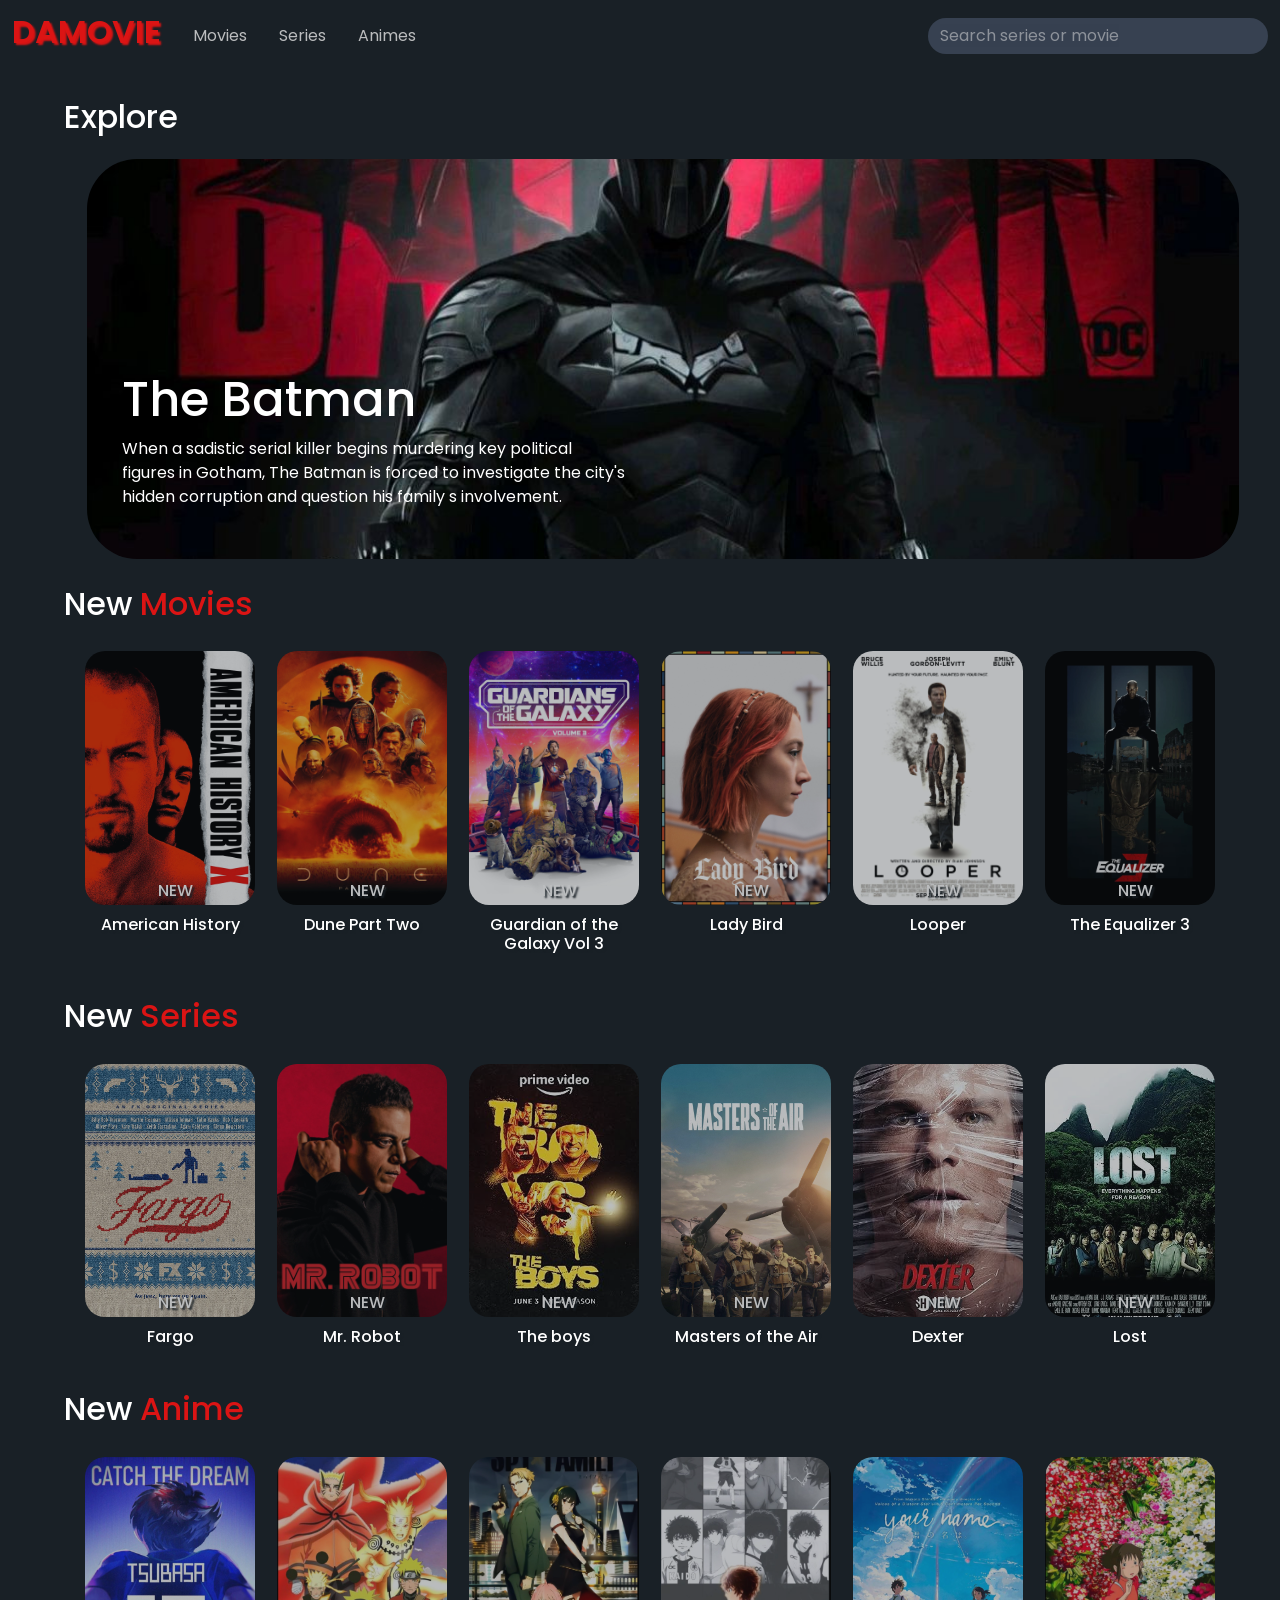
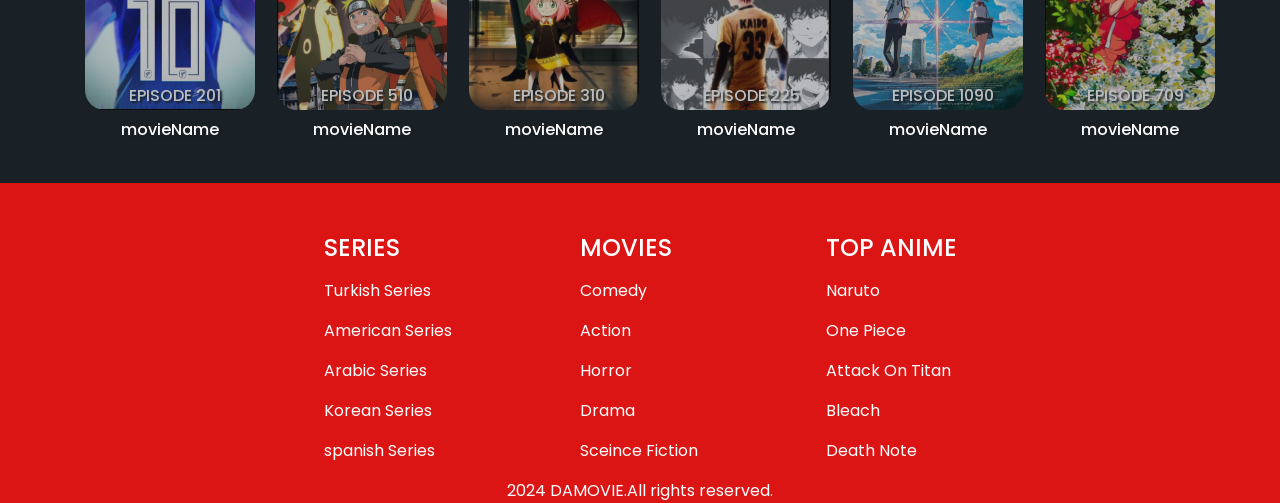
==== index.html @ 018cece2 "Addin Faveicon to the tab" ====
<!DOCTYPE html>
<html lang="en">

<head>
    <meta charset="UTF-8">
    <script src="/js/all.min.js" defer></script>
    <script src="/js/bootstrap.bundle.min.js" defer></script>
    <meta name="viewport" content="width=device-width, initial-scale=1.0">
    <link rel="icon" type="image/png" href="/images/favicon.png">



    <link rel="stylesheet" href="/css/bootstrap.min.css">
    <link rel="stylesheet" href="/css/all.min.css">
    <link rel="stylesheet" href="/css/style.css">



    <link rel="preconnect" href="https://fonts.googleapis.com">
    <link rel="preconnect" href="https://fonts.gstatic.com" crossorigin>
    <link href="https://fonts.googleapis.com/css2?family=Poppins:ital,wght@0,100;0,200;0,300;0,400;0,500;0,600;0,700;0,800;0,900;1,100;1,200;1,300;1,400;1,500;1,600;1,700;1,800;1,900&display=swap" rel="stylesheet">
    <title>DAMOVIE</title>
    
</head>

<body>
    <main class="main-content">
        <!-- navbar  please use <nav>-->
            <header>
            <nav class="navbar navbar-expand-lg ">
                <div class="container-fluid">
                    <a class="navbar-brand" href="#">
                        <h2 class="logo">DAMOVIE</h2>
                    </a>
        
                    <button class="navbar-toggler" type="button" data-bs-toggle="collapse" data-bs-target="#main"
                        aria-controls="main" aria-expanded="false" aria-label="Toggle navigation">
                        <i class="fa-solid fa-bars"></i>
                    </button>
        
                    <div class="collapse navbar-collapse" id="main">
        
                        <ul class="navbar-nav me-auto mb-2 mb-lg-0">
                            <li class="nav-item nav-itext-headm">
                                <a class="nav-link p-lg-3 active" aria-current="page" href="#">Movies</a>
                            </li>
                            <li class="nav-item">
                                <a class="nav-link p-lg-3" href="#">Series</a>
                            </li>
                            <li class="nav-item">
                                <a class="nav-link p-lg-3" href="#">Animes</a>
                            </li>
                        </ul>
                        <form class="d-flex " role="search">
                            <input class="form-control" type="search" placeholder="Search series or movie" aria-label="Search">
      
                        </form>
        
                    </div>
                </div>
            </nav>

        </header>



            <!-- explore section -->
        <section class="explore">
            <h2>Explore</h3>

            <div class="exploreContainer">
                <div class="explore-content">
                    <h3> The Batman </h3>
                    <p> When a sadistic serial killer begins murdering key political figures in Gotham, The Batman is forced
                        to investigate the city's hidden corruption and question his family s involvement.</p>
                </div>

            </div>
        </section>


        <section class="newRelease1">
            <h2>New <span>Movies</span></h2>
            <div class="newReleasesContainer">
             <div class = "movie-container">
                    <div class="movie-item">
                        <!-- the image is bachground, it displayed in index page by css nth child, so should same here -->
                        <div class="movie movie1">
                            <h3> new </h3>
                        </div>
                        <h3> American History</h3>

                        <!-- on hover it shoul display movie-detail -->
                        <div class="movie-detail">
                            <button class="WatchButton" type="button"> Watch Now</button>
                            <p> Lorem ipsum dolor sit amet consectetur adipisicing elit. Voluptatem animi rerum officiis
                                omnis ut recusandae perspiciatis, excepturi nulla cupiditate ducimus, ab ex debitis
                                facilis,
                                minus id expedita est! Ipsam, sed.</p>
                        </div>
                    </div>
                </div>
             <div class = "movie-container">
                    <div class="movie-item">
                        <!-- the image is bachground, it displayed in index page by css nth child, so should same here -->
                        <div class="movie movie2">
                            <h3> New </h3>
                        </div>
                        <h3> Dune Part Two</h3>

                        <!-- on hover it shoul display movie-detail -->
                        <div class="movie-detail">
                            <button class="WatchButton" type="button"> Watch Now</button>
                            <p> Lorem ipsum dolor sit amet consectetur adipisicing elit. Voluptatem animi rerum officiis
                                omnis ut recusandae perspiciatis, excepturi nulla cupiditate ducimus, ab ex debitis
                                facilis,
                                minus id expedita est! Ipsam, sed.</p>
                        </div>
                    </div>
                </div>
             <div class = "movie-container">
                    <div class="movie-item">
                        <!-- the image is bachground, it displayed in index page by css nth child, so should same here -->
                        <div class="movie movie3">
                            <h3> new </h3>
                        </div>
                        <h3> Guardian of the Galaxy Vol 3</h3>

                        <!-- on hover it shoul display movie-detail -->
                        <div class="movie-detail">
                            <button class="WatchButton" type="button"> Watch Now</button>
                            <p> Lorem ipsum dolor sit amet consectetur adipisicing elit. Voluptatem animi rerum officiis
                                omnis ut recusandae perspiciatis, excepturi nulla cupiditate ducimus, ab ex debitis
                                facilis,
                                minus id expedita est! Ipsam, sed.</p>
                        </div>
                    </div>
                </div>
             <div class = "movie-container">
                    <div class="movie-item">
                        <!-- the image is bachground, it displayed in index page by css nth child, so should same here -->
                        <div class="movie movie4">
                            <h3> New </h3>
                        </div>
                        <h3> Lady Bird</h3>

                        <!-- on hover it shoul display movie-detail -->
                        <div class="movie-detail">
                            <button class="WatchButton" type="button"> Watch Now</button>
                            <p> Lorem ipsum dolor sit amet consectetur adipisicing elit. Voluptatem animi rerum officiis
                                omnis ut recusandae perspiciatis, excepturi nulla cupiditate ducimus, ab ex debitis
                                facilis,
                                minus id expedita est! Ipsam, sed.</p>
                        </div>
                    </div>
                </div>
             <div class = "movie-container">
                    <div class="movie-item">
                        <!-- the image is bachground, it displayed in index page by css nth child, so should same here -->
                        <div class="movie movie5">
                            <h3> New </h3>
                        </div>
                        <h3> Looper</h3>

                        <!-- on hover it shoul display movie-detail -->
                        <div class="movie-detail">
                            <button class="WatchButton" type="button"> Watch Now</button>
                            <p> Lorem ipsum dolor sit amet consectetur adipisicing elit. Voluptatem animi rerum officiis
                                omnis ut recusandae perspiciatis, excepturi nulla cupiditate ducimus, ab ex debitis
                                facilis,
                                minus id expedita est! Ipsam, sed.</p>
                        </div>
                    </div>
                </div>
             <div class = "movie-container">
                    <div class="movie-item">
                        <!-- the image is bachground, it displayed in index page by css nth child, so should same here -->
                        <div class="movie movie6">
                            <h3> New </h3>
                        </div>
                        <h3> The Equalizer 3</h3>

                        <!-- on hover it shoul display movie-detail -->
                        <div class="movie-detail">
                            <button class="WatchButton" type="button"> Watch Now</button>
                            <p> Lorem ipsum dolor sit amet consectetur adipisicing elit. Voluptatem animi rerum officiis
                                omnis ut recusandae perspiciatis, excepturi nulla cupiditate ducimus, ab ex debitis
                                facilis,
                                minus id expedita est! Ipsam, sed.</p>
                        </div>
                    </div>
                </div>

            </div>
        </section>
        <section class="newRelease1">
            <h2>New <span>Series</span></h2>
            <div class="newReleasesContainer">
             <div class = "movie-container">
                    <div class="movie-item">
                        <!-- the image is bachground, it displayed in index page by css nth child, so should same here -->
                        <div class="movie movie7">
                            <h3> new </h3>
                        </div>
                        <h3> Fargo</h3>

                        <!-- on hover it shoul display movie-detail -->
                        <div class="movie-detail">
                            <button class="WatchButton" type="button"> Watch Now</button>
                            <p> Lorem ipsum dolor sit amet consectetur adipisicing elit. Voluptatem animi rerum officiis
                                omnis ut recusandae perspiciatis, excepturi nulla cupiditate ducimus, ab ex debitis
                                facilis,
                                minus id expedita est! Ipsam, sed.</p>
                        </div>
                    </div>
                </div>
             <div class = "movie-container">
                    <div class="movie-item">
                        <!-- the image is bachground, it displayed in index page by css nth child, so should same here -->
                        <div class="movie movie8">
                            <h3> new </h3>
                        </div>
                        <h3> Mr. Robot</h3>

                        <!-- on hover it shoul display movie-detail -->
                        <div class="movie-detail">
                            <button class="WatchButton" type="button"> Watch Now</button>
                            <p> Lorem ipsum dolor sit amet consectetur adipisicing elit. Voluptatem animi rerum officiis
                                omnis ut recusandae perspiciatis, excepturi nulla cupiditate ducimus, ab ex debitis
                                facilis,
                                minus id expedita est! Ipsam, sed.</p>
                        </div>
                    </div>
                </div>
             <div class = "movie-container">
                    <div class="movie-item">
                        <!-- the image is bachground, it displayed in index page by css nth child, so should same here -->
                        <div class="movie movie9">
                            <h3> new </h3>
                        </div>
                        <h3> The boys</h3>

                        <!-- on hover it shoul display movie-detail -->
                        <div class="movie-detail">
                            <button class="WatchButton" type="button"> Watch Now</button>
                            <p> Lorem ipsum dolor sit amet consectetur adipisicing elit. Voluptatem animi rerum officiis
                                omnis ut recusandae perspiciatis, excepturi nulla cupiditate ducimus, ab ex debitis
                                facilis,
                                minus id expedita est! Ipsam, sed.</p>
                        </div>
                    </div>
                </div>
             <div class = "movie-container">
                    <div class="movie-item">
                        <!-- the image is bachground, it displayed in index page by css nth child, so should same here -->
                        <div class="movie movie10">
                            <h3> new </h3>
                        </div>
                        <h3> Masters of the Air</h3>

                        <!-- on hover it shoul display movie-detail -->
                        <div class="movie-detail">
                            <button class="WatchButton" type="button"> Watch Now</button>
                            <p> Lorem ipsum dolor sit amet consectetur adipisicing elit. Voluptatem animi rerum officiis
                                omnis ut recusandae perspiciatis, excepturi nulla cupiditate ducimus, ab ex debitis
                                facilis,
                                minus id expedita est! Ipsam, sed.</p>
                        </div>
                    </div>
                </div>
             <div class = "movie-container">
                    <div class="movie-item">
                        <!-- the image is bachground, it displayed in index page by css nth child, so should same here -->
                        <div class="movie movie11">
                            <h3> new </h3>
                        </div>
                        <h3> Dexter</h3>

                        <!-- on hover it shoul display movie-detail -->
                        <div class="movie-detail">
                            <button class="WatchButton" type="button"> Watch Now</button>
                            <p> Lorem ipsum dolor sit amet consectetur adipisicing elit. Voluptatem animi rerum officiis
                                omnis ut recusandae perspiciatis, excepturi nulla cupiditate ducimus, ab ex debitis
                                facilis,
                                minus id expedita est! Ipsam, sed.</p>
                        </div>
                    </div>
                </div>
             <div class = "movie-container">
                    <div class="movie-item">
                        <!-- the image is bachground, it displayed in index page by css nth child, so should same here -->
                        <div class="movie movie12">
                            <h3> new </h3>
                        </div>
                        <h3> Lost</h3>

                        <!-- on hover it shoul display movie-detail -->
                        <div class="movie-detail">
                            <button class="WatchButton" type="button"> Watch Now</button>
                            <p> Lorem ipsum dolor sit amet consectetur adipisicing elit. Voluptatem animi rerum officiis
                                omnis ut recusandae perspiciatis, excepturi nulla cupiditate ducimus, ab ex debitis
                                facilis,
                                minus id expedita est! Ipsam, sed.</p>
                        </div>

                    </div>
                </div>

            </div>
        </section>
        <section class="newRelease1">
            <h2>New <span>Anime</span></h2>
            <div class="newReleasesContainer">
             <div class = "movie-container">
                    <div class="movie-item">
                        <!-- the image is bachground, it displayed in index page by css nth child, so should same here -->
                        <div class="movie movie13">
                            <h3> Episode 201 </h3>
                        </div>
                        <h3> movieName</h3>

                        <!-- on hover it shoul display movie-detail -->
                        <div class="movie-detail">
                            <button class="WatchButton" type="button"> Watch Now</button>
                            <p> Lorem ipsum dolor sit amet consectetur adipisicing elit. Voluptatem animi rerum officiis
                                omnis ut recusandae perspiciatis, excepturi nulla cupiditate ducimus, ab ex debitis
                                facilis,
                                minus id expedita est! Ipsam, sed.</p>
                        </div>
                    </div>
                </div>
             <div class = "movie-container">
                    <div class="movie-item">
                        <!-- the image is bachground, it displayed in index page by css nth child, so should same here -->
                        <div class="movie movie14">
                            <h3> Episode 510</h3>
                        </div>
                        <h3> movieName</h3>

                        <!-- on hover it shoul display movie-detail -->
                        <div class="movie-detail">
                            <button class="WatchButton" type="button"> Watch Now</button>
                            <p> Lorem ipsum dolor sit amet consectetur adipisicing elit. Voluptatem animi rerum officiis
                                omnis ut recusandae perspiciatis, excepturi nulla cupiditate ducimus, ab ex debitis
                                facilis,
                                minus id expedita est! Ipsam, sed.</p>
                        </div>
                    </div>
                </div>
             <div class = "movie-container">
                    <div class="movie-item">
                        <!-- the image is bachground, it displayed in index page by css nth child, so should same here -->
                        <div class="movie movie15">
                            <h3> Episode 310</h3>
                        </div>
                        <h3> movieName</h3>

                        <!-- on hover it shoul display movie-detail -->
                        <div class="movie-detail">
                            <button class="WatchButton" type="button"> Watch Now</button>
                            <p> Lorem ipsum dolor sit amet consectetur adipisicing elit. Voluptatem animi rerum officiis
                                omnis ut recusandae perspiciatis, excepturi nulla cupiditate ducimus, ab ex debitis
                                facilis,
                                minus id expedita est! Ipsam, sed.</p>
                        </div>
                    </div>
                </div>
             <div class = "movie-container">
                    <div class="movie-item">
                        <!-- the image is bachground, it displayed in index page by css nth child, so should same here -->
                        <div class="movie movie16">
                            <h3> Episode 225</h3>
                        </div>
                        <h3> movieName</h3>

                        <!-- on hover it shoul display movie-detail -->
                        <div class="movie-detail">
                            <button class="WatchButton" type="button"> Watch Now</button>
                            <p> Lorem ipsum dolor sit amet consectetur adipisicing elit. Voluptatem animi rerum officiis
                                omnis ut recusandae perspiciatis, excepturi nulla cupiditate ducimus, ab ex debitis
                                facilis,
                                minus id expedita est! Ipsam, sed.</p>
                        </div>
                    </div>
                </div>
             <div class = "movie-container">
                    <div class="movie-item">
                        <!-- the image is bachground, it displayed in index page by css nth child, so should same here -->
                        <div class="movie movie17">
                            <h3> Episode 1090</h3>
                        </div>
                        <h3> movieName</h3>

                        <!-- on hover it shoul display movie-detail -->
                        <div class="movie-detail">
                            <button class="WatchButton" type="button"> Watch Now</button>
                            <p> Lorem ipsum dolor sit amet consectetur adipisicing elit. Voluptatem animi rerum officiis
                                omnis ut recusandae perspiciatis, excepturi nulla cupiditate ducimus, ab ex debitis
                                facilis,
                                minus id expedita est! Ipsam, sed.</p>
                        </div>
                    </div>
                </div>
             <div class = "movie-container">
                    <div class="movie-item">
                        <!-- the image is bachground, it displayed in index page by css nth child, so should same here -->
                        <div class="movie movie18">
                            <h3> Episode 709</h3>
                        </div>
                        

                        <!-- on hover it shoul display movie-detail -->
                        <div class="movie-detail">
                            <button class="WatchButton" type="button"> Watch Now</button>
                            <p> Lorem ipsum dolor sit amet consectetur adipisicing elit. Voluptatem animi rerum officiis
                                omnis ut recusandae perspiciatis, excepturi nulla cupiditate ducimus, ab ex debitis
                                facilis,
                                minus id expedita est! Ipsam, sed.</p>
                        </div>
                        <h3> movieName</h3>
                    </div>
                </div>

            </div>
        </section>
    </main>

<footer>
    <div class="footer-container">
        <div class="footer-item">
            <h4> Series</h4>
            <div class="footer-link">
                <a href=" "> Turkish Series</a>
            </div>
            <div class="footer-link">
                <a href=" "> American Series</a>
            </div>
            <div class="footer-link">
                <a href=" "> Arabic Series</a>
            </div>
            <div class="footer-link">
                <a href=" "> Korean Series</a>
            </div>
            <div class="footer-link">
                <a href=" "> spanish Series</a>
            </div>
        </div>
        <div class="footer-item">
            <h4> Movies</h4>
            <div class="footer-link">
                <a href=" "> Comedy </a>
            </div>
            <div class="footer-link">
                <a href=" "> Action </a>
            </div>
            <div class="footer-link">
                <a href=" "> Horror</a>
            </div>
            <div class="footer-link">
                <a href=" "> Drama</a>
            </div>
            <div class="footer-link">
                <a href=" "> Sceince Fiction</a>
            </div>
        </div>
        <div class="footer-item">
            <h4> Top Anime</h4>
            <div class="footer-link">
                <a href=" "> Naruto </a>
            </div>
            <div class="footer-link">
                <a href=" "> One Piece </a>
            </div>
            <div class="footer-link">
                <a href=" "> Attack On Titan </a>
            </div>
            <div class="footer-link">
                <a href=" "> Bleach</a>
            </div>
            <div class="footer-link">
                <a href=" "> Death Note </a>
            </div>

        </div>

    </div> 
    <div class="footer-rights">
        <p> 2024 DAMOVIE.All rights reserved.</p>

    </div>

</footer>
</body>

</html>
---- css/style.css ----
/* Global 
---------------------------------*/
html {
    box-sizing: border-box!important;
}

*,
*::after,
*::before {
    box-sizing: inherit!important;
}

body {
    padding: 0;
    margin: 0;
    background-color: #192026;
    color: white;
    font-family: "Poppins", sans-serif;
    font-weight: 400;
    font-style: normal;
    /* hide scroll bar */
    -ms-overflow-style: none;
    /* Hides scrollbar in IE and Edge */
}

body::-webkit-scrollbar {
    display: none;
    /* Hides scrollbar in Chrome, Safari, and Opera */
}




/* Section 1
---------------------------------- */
section {
    padding: 0 5%;
    margin: 2% auto;
    
    max-width: 1300px;
    

}

.exploreContainer {
    background-image: url("/images/cover_batman3.jpg");
    width: 100%;
    background-position: center;
    background-repeat: no-repeat;
    background-size: cover;
    min-height: 400px;
    position: relative;
    margin: 2%;
    border-radius: 50px;
}

.explore-content {
    position: absolute;
    bottom: 0;
    padding: 3%;
    width: 50%;
}

.explore-content>h3 {
    font-size: 3rem;
}


/* movies sections
-------------------------------------- */
h2 {
    font-size: 2rem;
}

h2>span {
    color: #db1414;
}

.newReleasesContainer {
    display: flex;
    justify-content: space-around;
    flex-wrap: wrap;
}

.movie-item {
    width: 100%;
    margin-left: 10px;
    margin-right: 10px;
}

.movie-item>h3 {
    text-align: center;
}

.movie-detail {
    display: none;
}
.movie-container {
    max-width: 170px;
    margin: 10px;
}

.movie {
    width: 170px;

    position: relative;
    max-height: 253.84px;
    min-height: 253.84px;
    text-align: center;
    margin: 10px auto;


}

.movie>h3 {
    position: absolute;
    bottom: 0;
    margin: 0 3% 3% 3%;
    text-align: center;
    max-width: 170px;

}

.movie-item .movie h3 {
    width: 100%;
}


.movie1 {
    background: url("/images/movies/American\ History\ X\ 1998.jpg");
}

.movie2 {
    background: url("/images/movies/Dune\ Part\ Two\ 2024.jpg");
}

.movie3 {
    background: url("/images/movies/Guardians\ of\ the\ Galaxy\ Vol.\ 3\ 2023.jpg");
}

.movie4 {
    background: url("/images/movies/Lady\ Bird\ 2017.jpg");
}

.movie5 {
    background: url("/images/movies/Looper\ 2012.jpg");
}

.movie6 {
    background: url("/images/movies/The\ Equalizer\ 3\ 2023.jpg");
}
.movie7 {
    background: url("/images/series/Fargo.jpg");
}

.movie8 {
    background: url("/images/series/Mr\ Robot.jpg");
}

.movie9 {
    background: url("/images/series/The\ Boys.jpg");
}

.movie10 {
    background: url("/images/series/Masters\ of\ the\ Air.jpg");
}

.movie11 {
    background: url("/images/series/Dexter.jpg");
}

.movie12 {
    background: url("/images/series/Lost.jpg");
}
.movie13 {
    background: url("/images/animies/item1.jpg");
}

.movie14 {
    background: url("/images/animies/item2.jpg") ;
}

.movie15 {
    background: url("/images/animies/item3.jpg");
}

.movie16 {
    background: url("/images/animies/item4.jpeg");
}

.movie17 {
    background: url("/images/animies/item5.jpg");
}

.movie18 {
    background: url("/images/animies/item6.jpg");
}
.movie {
    background-position: center;
    background-repeat: no-repeat;
    background-size: cover;
    opacity: 0.7;
    border-radius: 20px;
}

.movie h3 {
    text-transform: uppercase;
    font-style: bold;
    text-shadow: 2px 2px 2px #192026;
    color: rgb(255, 255, 255);
    font-size: 1rem;

}

.movie-item>h3 {
    width: 100%;
    text-align: center;
    color: rgb(255, 255, 255);
    text-shadow: 2px 2px 2px #192026;
    font-size: 1rem;
}


/* Footer
------------------------------ */

footer {
    margin: 0;
    background-color: #db1414;
    min-height: 15vh;
    font-size: 1rem;
}

.footer-rights {
    width: 100%;
    text-align: center;

}
.footer-rights p {
    margin: 0;
}

.footer-container {
    display: flex;
    justify-content: center;
    padding-top: 4%;
}

.footer-item {
    margin: 0 5%;
}

.footer-link a {
    text-decoration: none;
    color: white;
}

.footer-link {
    margin: 1rem 0;
}

.footer-item h4 {
    font-style: bold;
    font-size: 1.5rem;
    text-transform: uppercase;
}




/* 
----------movies page--------- */
.movie-category1-container span {
    font-size: 2rem;
    color: #db1414;
}

.category-list-container {
    display: flex;
    justify-content: space-between;
    flex-wrap: wrap;
    margin-left: 60px;
    margin-right: 60px;
}



/*
-------------- select bar in movies page */
.select-movie-dropdown {
    display: flex;
    flex-direction: row;
    align-items: center;
    padding: 8px 100px 8px 18px;
    gap: 10px;
    width: 450px;
    height: 50px;
    left: 70px;
    top: 124px;

    background: #374151;
    border-radius: 37px;
    color: white;
}

.hidden {
    display: none;
}
/* Navbar
---------------------------------------- */
.navbar-brand  h2{
    color: #db1414;
    text-shadow: 2px 2px 2px #db1414;
    font-weight: 600!important;
}
.nav-link {
    color: #e4e4e4!important;
    opacity: .8;
}
.navbar-toggler {
    color: #e4e4e4;
    border: #e4e4e4 1px solid;
    opacity: .8;
}
.form-control {
    background-color: #374151;
    border-radius: 50px;
    border: none;
    color: #e4e4e4!important;
}
.form-control:focus{
    border: 2px solid #e4e4e4;
    background-color: #374151;
    transition:  .5s;
}  
.form-control::placeholder{
    color: #e4e4e4;
    opacity: .5;
    
}
.form-control:hover {
    border:2px solid #e4e4e4;
    
}
.nav-link {
    text-align: center;
    

}
.nav-item {
    border-radius: 25px;
}
.nav-item:hover {
    background-color: #374151;

    transition:  .5s;

}



/* Media Querys
----------- ------------------------ */

/* for small screens
------------------------------------ */

@media screen and (width < 768px) {
    .footer-container {
        flex-direction: column;
        text-align: center;
    }
    .footer-item {
        margin-top: 1rem;
    }
    .explore-content {
        width: 100%;
    }
    .explore-content {
        font-size: 0.9rem;
        text-align: center;
    }
    .explore-content p {
        font-size: 0.8rem;
    }
}
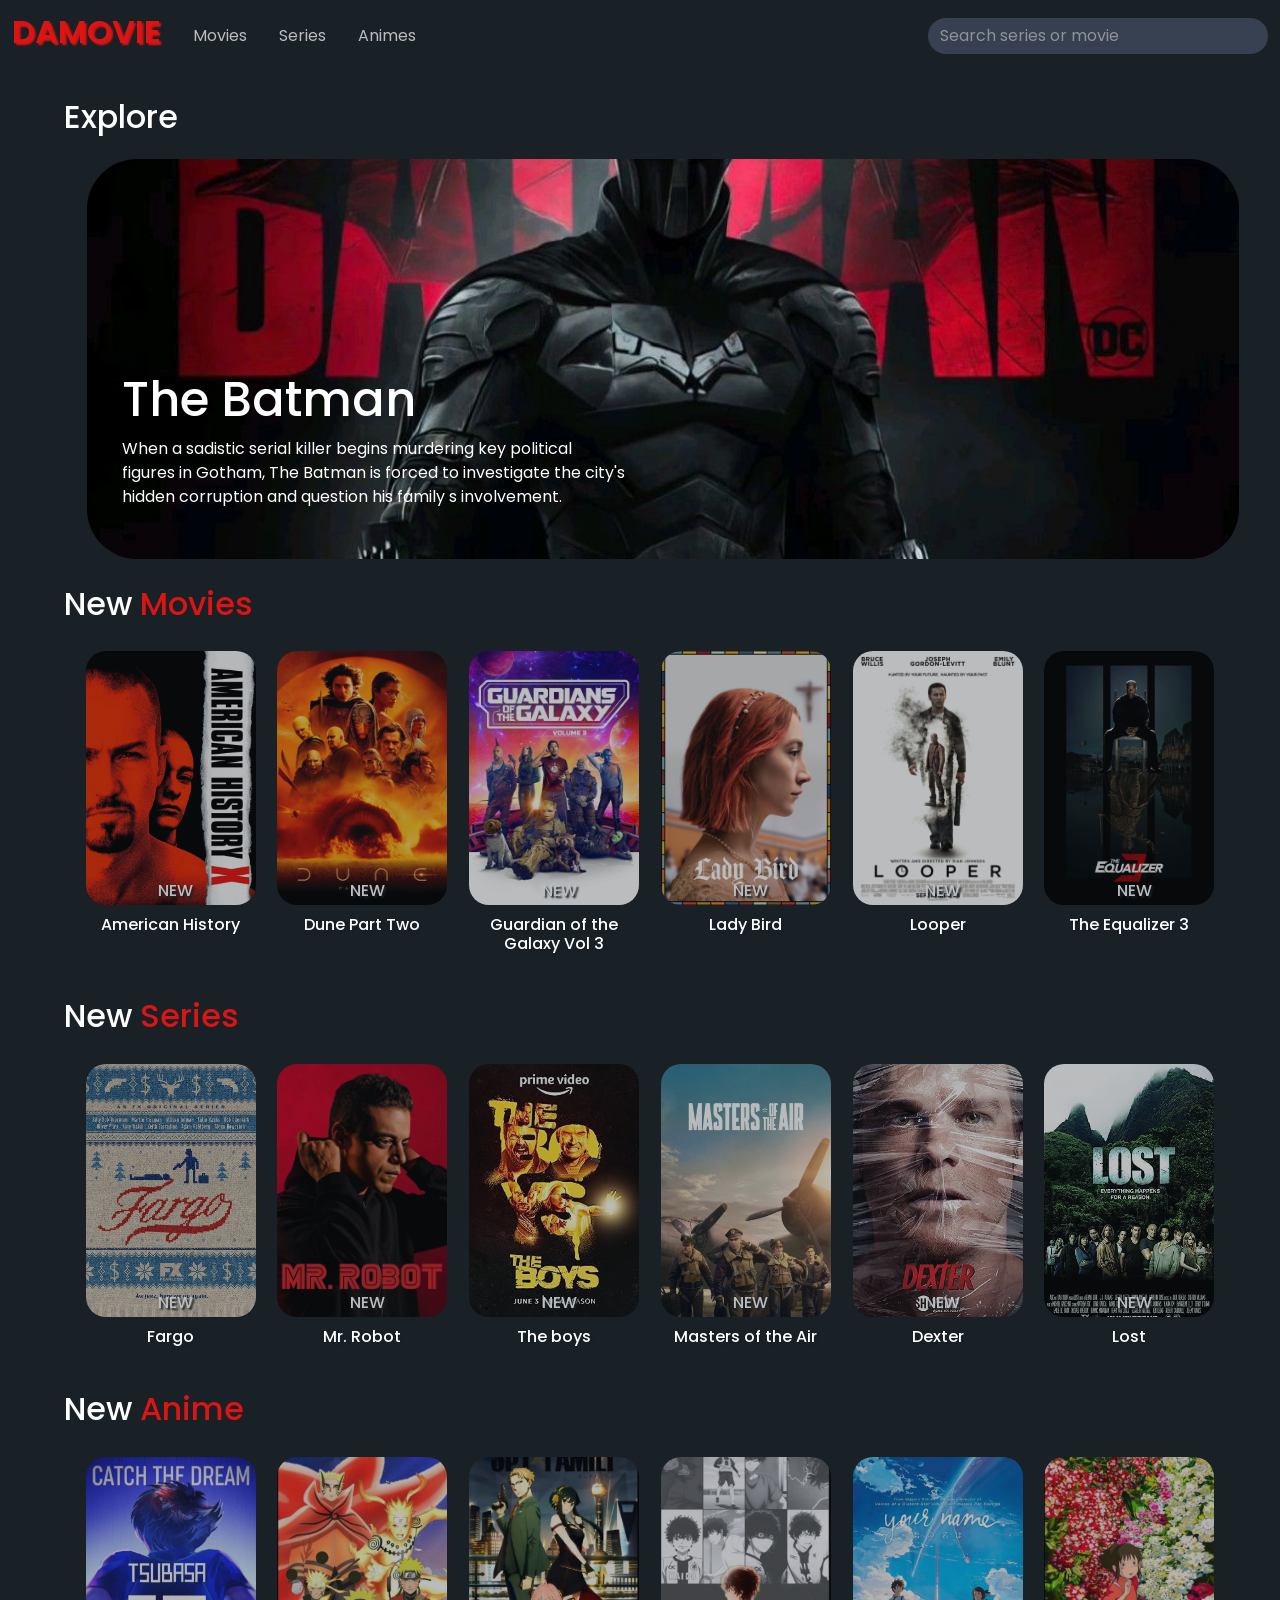
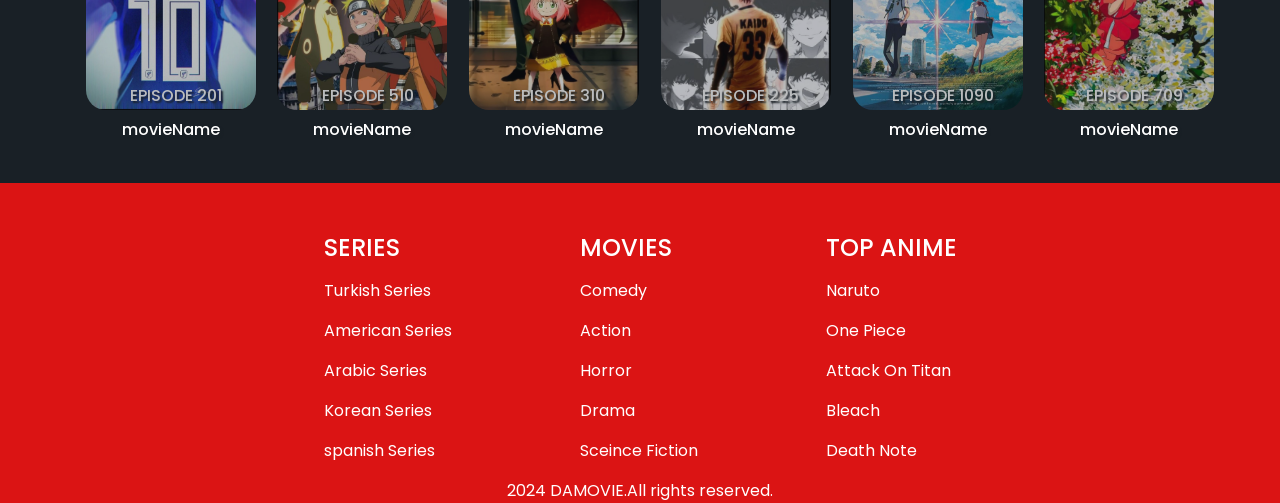
==== commit 61445adc: "adding shadows to movies" ====
--- a/index.html
+++ b/index.html
@@ -312,7 +312,7 @@
             <h2>New <span>Anime</span></h2>
             <div class="newReleasesContainer">
              <div class = "movie-container">
-                    <div class="movie-item">
+                    <div class="movie-item" id="anime-hover">
                         <!-- the image is bachground, it displayed in index page by css nth child, so should same here -->
                         <div class="movie movie13">
                             <h3> Episode 201 </h3>
@@ -320,12 +320,9 @@
                         <h3> movieName</h3>
 
                         <!-- on hover it shoul display movie-detail -->
-                        <div class="movie-detail">
-                            <button class="WatchButton" type="button"> Watch Now</button>
-                            <p> Lorem ipsum dolor sit amet consectetur adipisicing elit. Voluptatem animi rerum officiis
-                                omnis ut recusandae perspiciatis, excepturi nulla cupiditate ducimus, ab ex debitis
-                                facilis,
-                                minus id expedita est! Ipsam, sed.</p>
+                        <div class="movie-detail" id="anime">
+                            <button class="WatchButton" type="button"> Watch Now</button>
+                            <p> Lorem ipsum dolor sit amet, consectetur adipiscing elit. Pellentesque semper nulla sit amet malesuada interdum.</p>
                         </div>
                     </div>
                 </div>
--- a/css/style.css
+++ b/css/style.css
@@ -78,7 +78,7 @@
 
 .newReleasesContainer {
     display: flex;
-    justify-content: space-around;
+    justify-content: space-evenly;
     flex-wrap: wrap;
 }
 
@@ -195,12 +195,44 @@
 .movie18 {
     background: url("/images/animies/item6.jpg");
 }
+#anime-hover {
+    position: relative;
+    width: 170px;
+    z-index: 2;
+    transition: 0.5s;
+    
+    
+}
+
+#anime-hover:hover > #anime {
+    display: block;
+    width: 100%;
+    position: absolute;
+    bottom: 0%;
+    text-align: center;
+
+}
+#anime-hover:hover{
+
+}
+#anime-hover > .movie13{
+    width: 100%;
+    
+}
 .movie {
+    transition: 0.5s;
     background-position: center;
     background-repeat: no-repeat;
     background-size: cover;
     opacity: 0.7;
     border-radius: 20px;
+    cursor: pointer;
+}
+.movie:hover{
+    border: 1px #e4e4e4 solid;
+    box-shadow: 1px 2px 10px 5px #e4e4e4;
+    width: 175px;
+
 }
 
 .movie h3 {
@@ -277,10 +309,11 @@
 
 .category-list-container {
     display: flex;
-    justify-content: space-between;
+    justify-content: space-evenly;
     flex-wrap: wrap;
     margin-left: 60px;
     margin-right: 60px;
+
 }
 
 
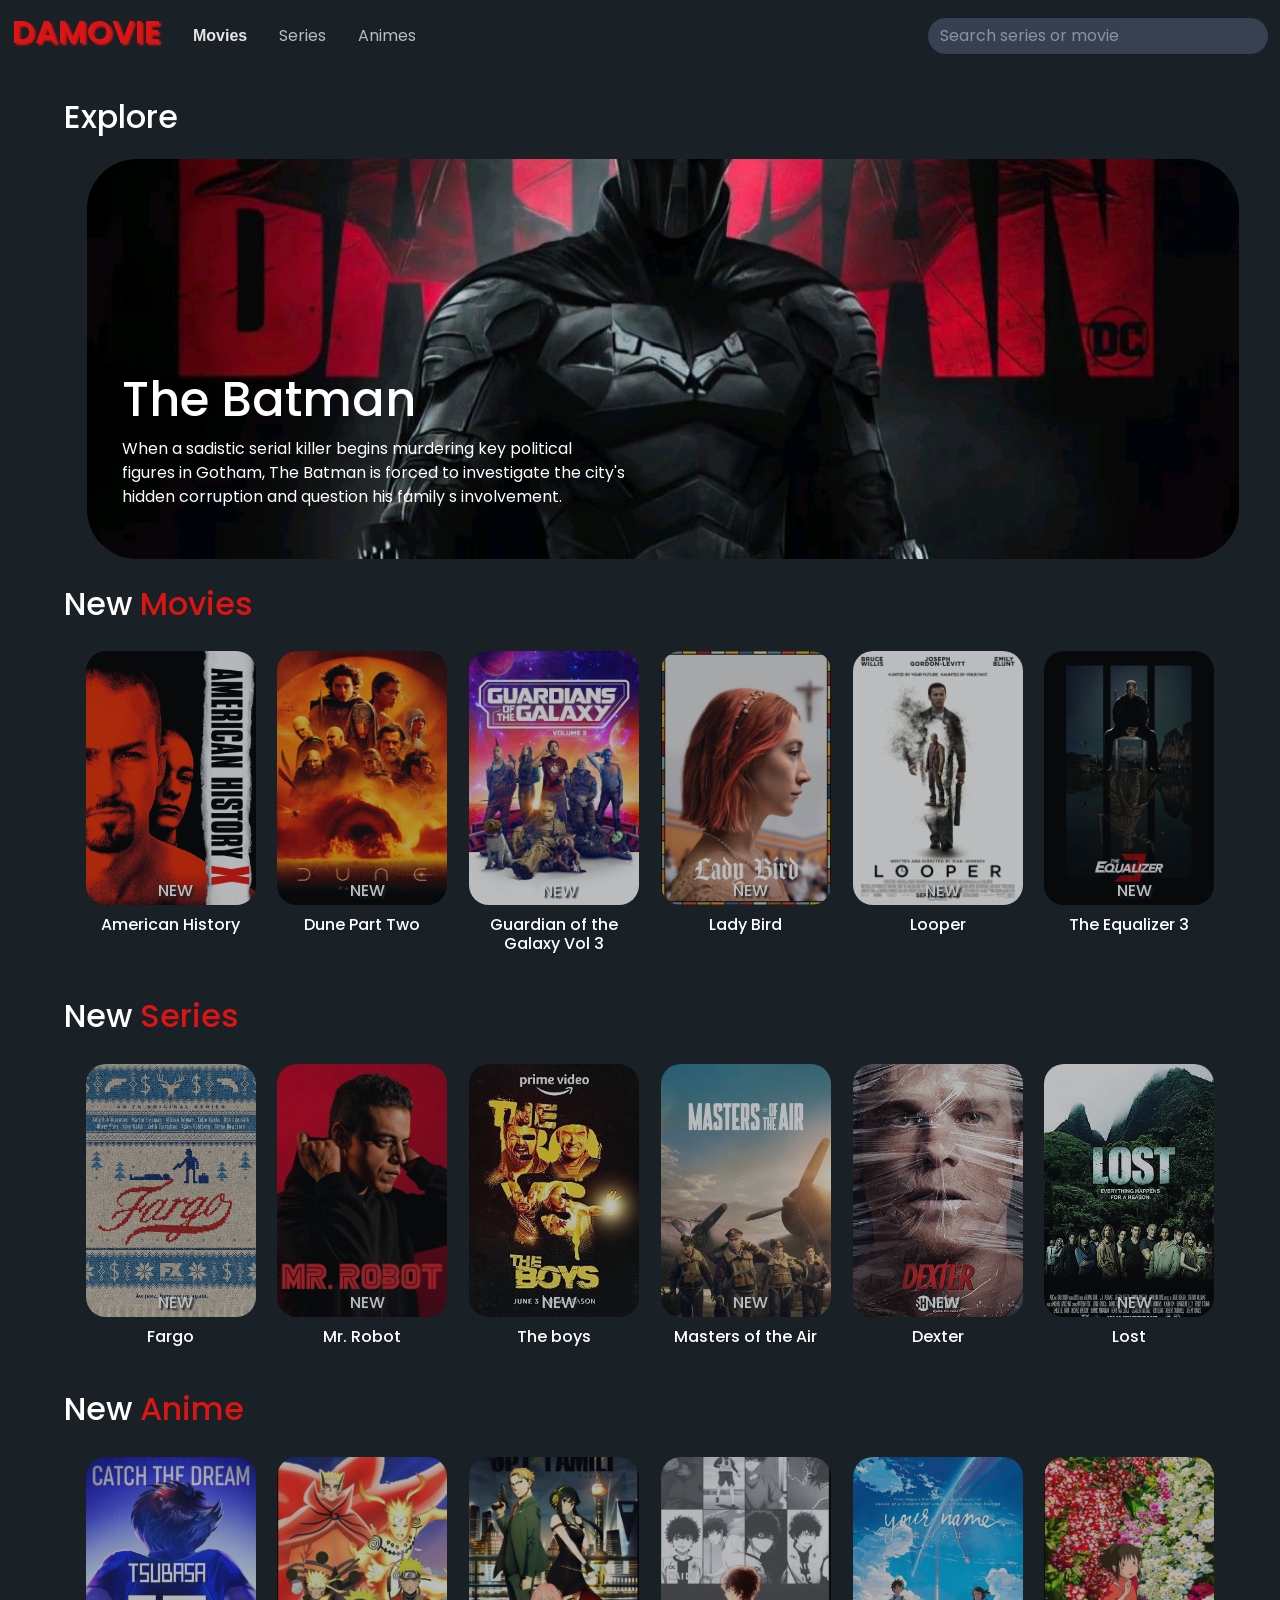
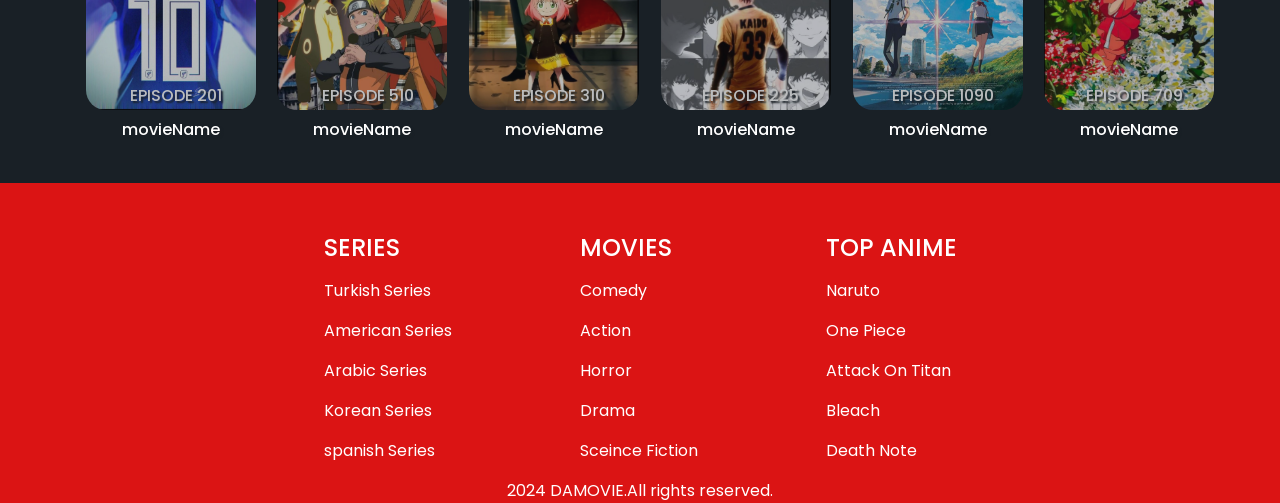
==== commit 24ed1148: "add active calss" ====
--- a/index.html
+++ b/index.html
@@ -29,7 +29,7 @@
             <header>
             <nav class="navbar navbar-expand-lg ">
                 <div class="container-fluid">
-                    <a class="navbar-brand" href="#">
+                    <a class="navbar-brand" href="/">
                         <h2 class="logo">DAMOVIE</h2>
                     </a>
         
@@ -42,13 +42,13 @@
         
                         <ul class="navbar-nav me-auto mb-2 mb-lg-0">
                             <li class="nav-item nav-itext-headm">
-                                <a class="nav-link p-lg-3 active" aria-current="page" href="#">Movies</a>
+                                <a class="nav-link p-lg-3 active" aria-current="page" href="/movies.html">Movies</a>
                             </li>
                             <li class="nav-item">
-                                <a class="nav-link p-lg-3" href="#">Series</a>
+                                <a class="nav-link p-lg-3" href="/series.html">Series</a>
                             </li>
                             <li class="nav-item">
-                                <a class="nav-link p-lg-3" href="#">Animes</a>
+                                <a class="nav-link p-lg-3" href="/anime.html">Animes</a>
                             </li>
                         </ul>
                         <form class="d-flex " role="search">
--- a/css/style.css
+++ b/css/style.css
@@ -341,6 +341,7 @@
 }
 /* Navbar
 ---------------------------------------- */
+
 .navbar-brand  h2{
     color: #db1414;
     text-shadow: 2px 2px 2px #db1414;
@@ -390,7 +391,10 @@
 
 }
 
-
+.nav-link.active {
+    opacity: 1;
+    font-weight: 900;
+}
 
 /* Media Querys
 ----------- ------------------------ */
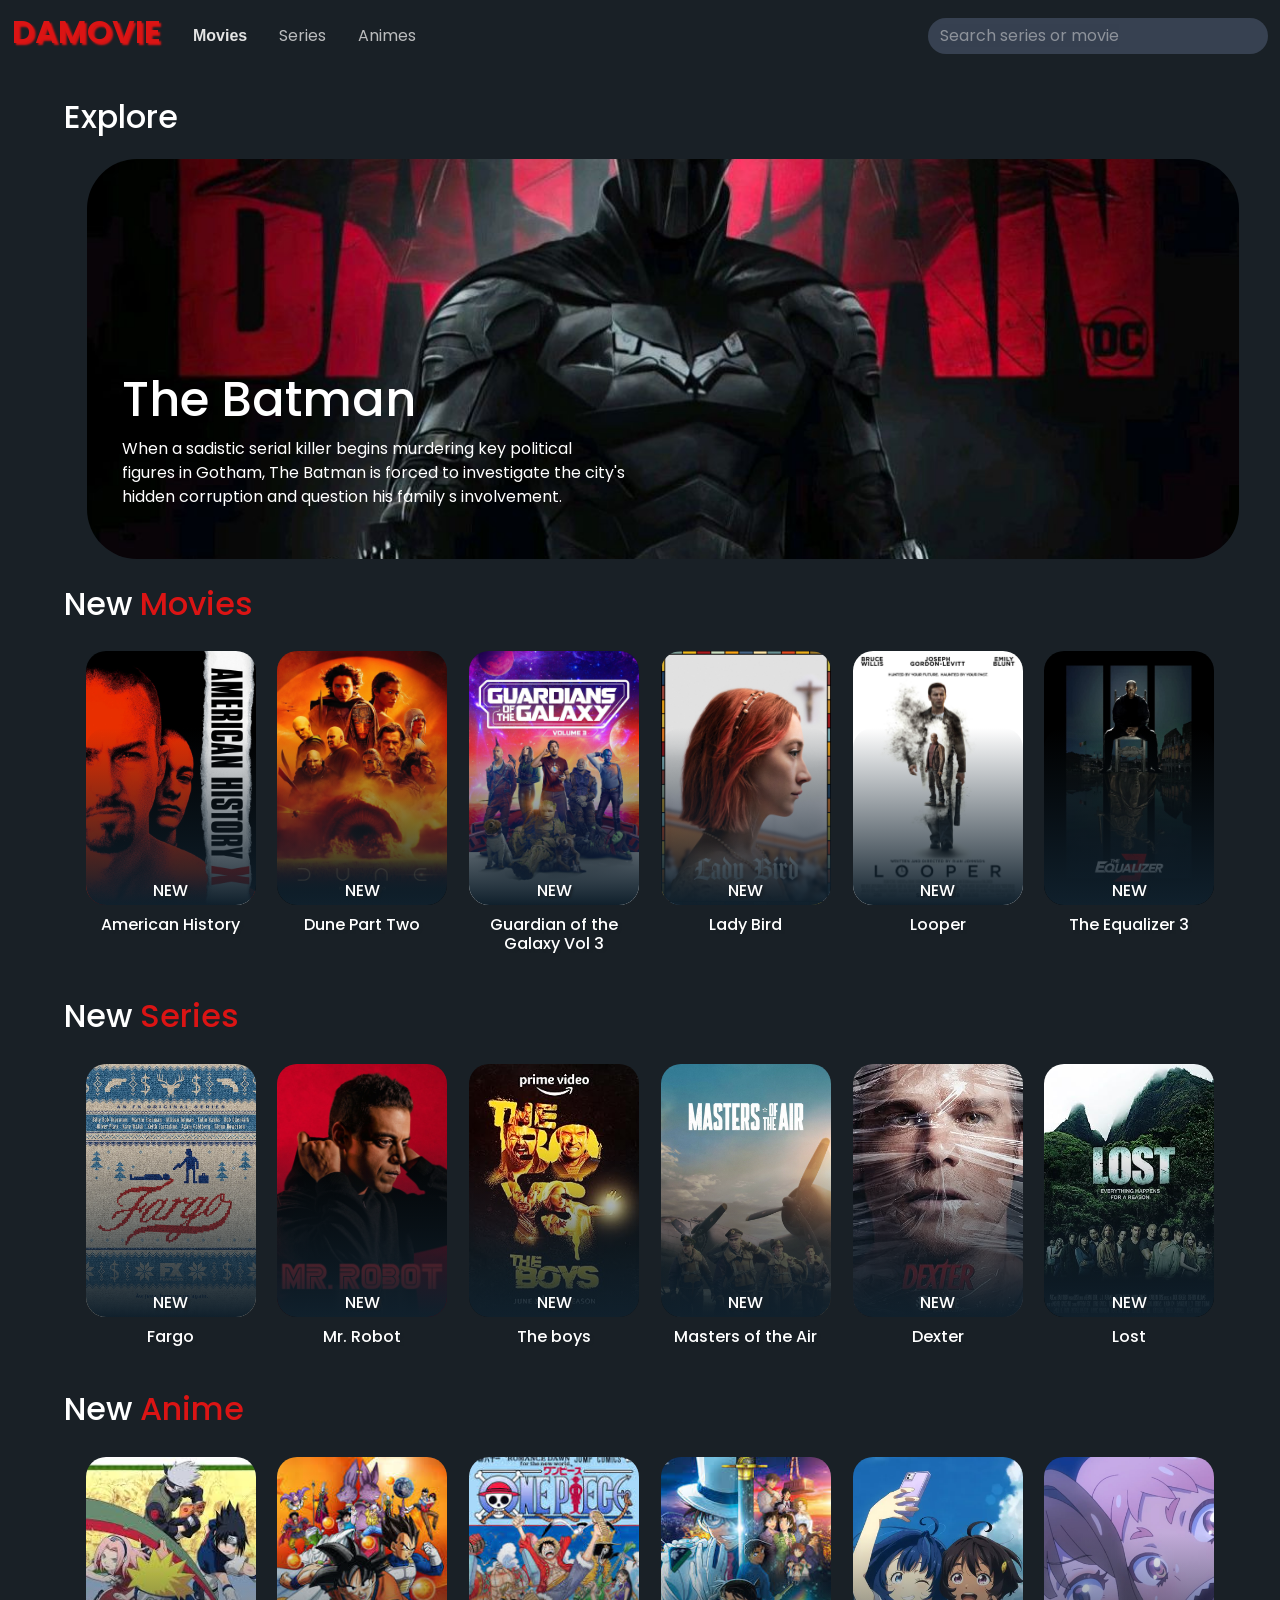
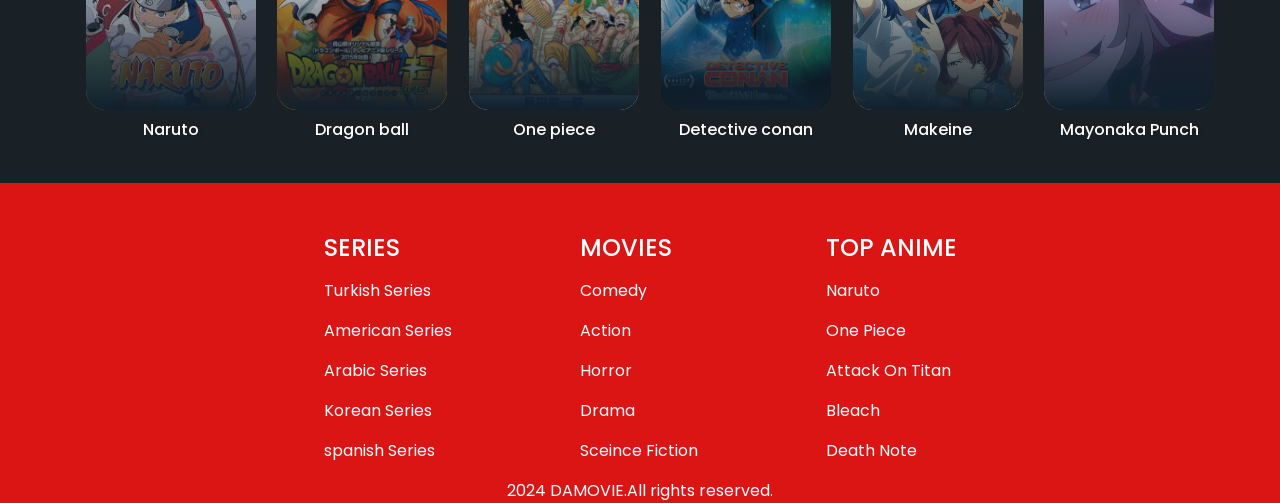
==== commit fc412c91: "finishes all home, series, movies, animes pages" ====
--- a/index.html
+++ b/index.html
@@ -29,7 +29,7 @@
             <header>
             <nav class="navbar navbar-expand-lg ">
                 <div class="container-fluid">
-                    <a class="navbar-brand" href="/">
+                    <a class="navbar-brand" href="#">
                         <h2 class="logo">DAMOVIE</h2>
                     </a>
         
@@ -65,7 +65,7 @@
 
 
             <!-- explore section -->
-        <section class="explore">
+        <section class="new-release">
             <h2>Explore</h3>
 
             <div class="exploreContainer">
@@ -79,7 +79,7 @@
         </section>
 
 
-        <section class="newRelease1">
+        <section class="new-release">
             <h2>New <span>Movies</span></h2>
             <div class="newReleasesContainer">
              <div class = "movie-container">
@@ -89,14 +89,8 @@
                             <h3> new </h3>
                         </div>
                         <h3> American History</h3>
-
-                        <!-- on hover it shoul display movie-detail -->
-                        <div class="movie-detail">
-                            <button class="WatchButton" type="button"> Watch Now</button>
-                            <p> Lorem ipsum dolor sit amet consectetur adipisicing elit. Voluptatem animi rerum officiis
-                                omnis ut recusandae perspiciatis, excepturi nulla cupiditate ducimus, ab ex debitis
-                                facilis,
-                                minus id expedita est! Ipsam, sed.</p>
+                        <div class="movie-detail" >
+                            <a  class="watch-button" type="button"> Watch Now</a>
                         </div>
                     </div>
                 </div>
@@ -107,14 +101,8 @@
                             <h3> New </h3>
                         </div>
                         <h3> Dune Part Two</h3>
-
-                        <!-- on hover it shoul display movie-detail -->
-                        <div class="movie-detail">
-                            <button class="WatchButton" type="button"> Watch Now</button>
-                            <p> Lorem ipsum dolor sit amet consectetur adipisicing elit. Voluptatem animi rerum officiis
-                                omnis ut recusandae perspiciatis, excepturi nulla cupiditate ducimus, ab ex debitis
-                                facilis,
-                                minus id expedita est! Ipsam, sed.</p>
+                        <div class="movie-detail" >
+                            <a class="watch-button" type="button"> Watch Now</a>
                         </div>
                     </div>
                 </div>
@@ -125,14 +113,8 @@
                             <h3> new </h3>
                         </div>
                         <h3> Guardian of the Galaxy Vol 3</h3>
-
-                        <!-- on hover it shoul display movie-detail -->
-                        <div class="movie-detail">
-                            <button class="WatchButton" type="button"> Watch Now</button>
-                            <p> Lorem ipsum dolor sit amet consectetur adipisicing elit. Voluptatem animi rerum officiis
-                                omnis ut recusandae perspiciatis, excepturi nulla cupiditate ducimus, ab ex debitis
-                                facilis,
-                                minus id expedita est! Ipsam, sed.</p>
+                        <div class="movie-detail" >
+                            <a class="watch-button" type="button"> Watch Now</a>
                         </div>
                     </div>
                 </div>
@@ -143,14 +125,8 @@
                             <h3> New </h3>
                         </div>
                         <h3> Lady Bird</h3>
-
-                        <!-- on hover it shoul display movie-detail -->
-                        <div class="movie-detail">
-                            <button class="WatchButton" type="button"> Watch Now</button>
-                            <p> Lorem ipsum dolor sit amet consectetur adipisicing elit. Voluptatem animi rerum officiis
-                                omnis ut recusandae perspiciatis, excepturi nulla cupiditate ducimus, ab ex debitis
-                                facilis,
-                                minus id expedita est! Ipsam, sed.</p>
+                        <div class="movie-detail" >
+                            <a class="watch-button" type="button"> Watch Now</a>
                         </div>
                     </div>
                 </div>
@@ -161,14 +137,8 @@
                             <h3> New </h3>
                         </div>
                         <h3> Looper</h3>
-
-                        <!-- on hover it shoul display movie-detail -->
-                        <div class="movie-detail">
-                            <button class="WatchButton" type="button"> Watch Now</button>
-                            <p> Lorem ipsum dolor sit amet consectetur adipisicing elit. Voluptatem animi rerum officiis
-                                omnis ut recusandae perspiciatis, excepturi nulla cupiditate ducimus, ab ex debitis
-                                facilis,
-                                minus id expedita est! Ipsam, sed.</p>
+                        <div class="movie-detail" >
+                            <a class="watch-button" type="button"> Watch Now</a>
                         </div>
                     </div>
                 </div>
@@ -179,242 +149,161 @@
                             <h3> New </h3>
                         </div>
                         <h3> The Equalizer 3</h3>
-
-                        <!-- on hover it shoul display movie-detail -->
-                        <div class="movie-detail">
-                            <button class="WatchButton" type="button"> Watch Now</button>
-                            <p> Lorem ipsum dolor sit amet consectetur adipisicing elit. Voluptatem animi rerum officiis
-                                omnis ut recusandae perspiciatis, excepturi nulla cupiditate ducimus, ab ex debitis
-                                facilis,
-                                minus id expedita est! Ipsam, sed.</p>
-                        </div>
+                        <div class="movie-detail" >
+                            <a class="watch-button" type="button"> Watch Now</a>
+                        </div>
+
                     </div>
                 </div>
 
             </div>
         </section>
-        <section class="newRelease1">
+        <section class="new-release">
             <h2>New <span>Series</span></h2>
             <div class="newReleasesContainer">
              <div class = "movie-container">
                     <div class="movie-item">
                         <!-- the image is bachground, it displayed in index page by css nth child, so should same here -->
-                        <div class="movie movie7">
+                        <div class="movie series1">
                             <h3> new </h3>
                         </div>
                         <h3> Fargo</h3>
-
-                        <!-- on hover it shoul display movie-detail -->
-                        <div class="movie-detail">
-                            <button class="WatchButton" type="button"> Watch Now</button>
-                            <p> Lorem ipsum dolor sit amet consectetur adipisicing elit. Voluptatem animi rerum officiis
-                                omnis ut recusandae perspiciatis, excepturi nulla cupiditate ducimus, ab ex debitis
-                                facilis,
-                                minus id expedita est! Ipsam, sed.</p>
-                        </div>
-                    </div>
-                </div>
-             <div class = "movie-container">
-                    <div class="movie-item">
-                        <!-- the image is bachground, it displayed in index page by css nth child, so should same here -->
-                        <div class="movie movie8">
+                        <div class="movie-detail" >
+                            <a class="watch-button" type="button"> Watch Now</a>
+                        </div>
+                    </div>
+                </div>
+             <div class = "movie-container">
+                    <div class="movie-item">
+                        <!-- the image is bachground, it displayed in index page by css nth child, so should same here -->
+                        <div class="movie series2">
                             <h3> new </h3>
                         </div>
                         <h3> Mr. Robot</h3>
-
-                        <!-- on hover it shoul display movie-detail -->
-                        <div class="movie-detail">
-                            <button class="WatchButton" type="button"> Watch Now</button>
-                            <p> Lorem ipsum dolor sit amet consectetur adipisicing elit. Voluptatem animi rerum officiis
-                                omnis ut recusandae perspiciatis, excepturi nulla cupiditate ducimus, ab ex debitis
-                                facilis,
-                                minus id expedita est! Ipsam, sed.</p>
-                        </div>
-                    </div>
-                </div>
-             <div class = "movie-container">
-                    <div class="movie-item">
-                        <!-- the image is bachground, it displayed in index page by css nth child, so should same here -->
-                        <div class="movie movie9">
+                        <div class="movie-detail" >
+                            <a class="watch-button" type="button"> Watch Now</a>
+                        </div>
+                    </div>
+                </div>
+             <div class = "movie-container">
+                    <div class="movie-item">
+                        <!-- the image is bachground, it displayed in index page by css nth child, so should same here -->
+                        <div class="movie series3">
                             <h3> new </h3>
                         </div>
                         <h3> The boys</h3>
-
-                        <!-- on hover it shoul display movie-detail -->
-                        <div class="movie-detail">
-                            <button class="WatchButton" type="button"> Watch Now</button>
-                            <p> Lorem ipsum dolor sit amet consectetur adipisicing elit. Voluptatem animi rerum officiis
-                                omnis ut recusandae perspiciatis, excepturi nulla cupiditate ducimus, ab ex debitis
-                                facilis,
-                                minus id expedita est! Ipsam, sed.</p>
-                        </div>
-                    </div>
-                </div>
-             <div class = "movie-container">
-                    <div class="movie-item">
-                        <!-- the image is bachground, it displayed in index page by css nth child, so should same here -->
-                        <div class="movie movie10">
+                        <div class="movie-detail" >
+                            <a class="watch-button" type="button"> Watch Now</a>
+                        </div>
+                    </div>
+                </div>
+             <div class = "movie-container">
+                    <div class="movie-item">
+                        <!-- the image is bachground, it displayed in index page by css nth child, so should same here -->
+                        <div class="movie series4">
                             <h3> new </h3>
                         </div>
                         <h3> Masters of the Air</h3>
-
-                        <!-- on hover it shoul display movie-detail -->
-                        <div class="movie-detail">
-                            <button class="WatchButton" type="button"> Watch Now</button>
-                            <p> Lorem ipsum dolor sit amet consectetur adipisicing elit. Voluptatem animi rerum officiis
-                                omnis ut recusandae perspiciatis, excepturi nulla cupiditate ducimus, ab ex debitis
-                                facilis,
-                                minus id expedita est! Ipsam, sed.</p>
-                        </div>
-                    </div>
-                </div>
-             <div class = "movie-container">
-                    <div class="movie-item">
-                        <!-- the image is bachground, it displayed in index page by css nth child, so should same here -->
-                        <div class="movie movie11">
+                        <div class="movie-detail" >
+                            <a class="watch-button" type="button"> Watch Now</a>
+                        </div>
+                    </div>
+                </div>
+             <div class = "movie-container">
+                    <div class="movie-item">
+                        <!-- the image is bachground, it displayed in index page by css nth child, so should same here -->
+                        <div class="movie series5">
                             <h3> new </h3>
                         </div>
                         <h3> Dexter</h3>
-
-                        <!-- on hover it shoul display movie-detail -->
-                        <div class="movie-detail">
-                            <button class="WatchButton" type="button"> Watch Now</button>
-                            <p> Lorem ipsum dolor sit amet consectetur adipisicing elit. Voluptatem animi rerum officiis
-                                omnis ut recusandae perspiciatis, excepturi nulla cupiditate ducimus, ab ex debitis
-                                facilis,
-                                minus id expedita est! Ipsam, sed.</p>
-                        </div>
-                    </div>
-                </div>
-             <div class = "movie-container">
-                    <div class="movie-item">
-                        <!-- the image is bachground, it displayed in index page by css nth child, so should same here -->
-                        <div class="movie movie12">
+                        <div class="movie-detail" >
+                            <a class="watch-button" type="button"> Watch Now</a>
+                        </div>
+                    </div>
+                </div>
+             <div class = "movie-container">
+                    <div class="movie-item">
+                        <!-- the image is bachground, it displayed in index page by css nth child, so should same here -->
+                        <div class="movie series6">
                             <h3> new </h3>
                         </div>
                         <h3> Lost</h3>
-
-                        <!-- on hover it shoul display movie-detail -->
-                        <div class="movie-detail">
-                            <button class="WatchButton" type="button"> Watch Now</button>
-                            <p> Lorem ipsum dolor sit amet consectetur adipisicing elit. Voluptatem animi rerum officiis
-                                omnis ut recusandae perspiciatis, excepturi nulla cupiditate ducimus, ab ex debitis
-                                facilis,
-                                minus id expedita est! Ipsam, sed.</p>
-                        </div>
-
+                        <div class="movie-detail" >
+                            <a class="watch-button" type="button"> Watch Now</a>
+                        </div>
                     </div>
                 </div>
 
             </div>
         </section>
-        <section class="newRelease1">
+        <section class="new-release">
             <h2>New <span>Anime</span></h2>
             <div class="newReleasesContainer">
              <div class = "movie-container">
                     <div class="movie-item" id="anime-hover">
                         <!-- the image is bachground, it displayed in index page by css nth child, so should same here -->
-                        <div class="movie movie13">
-                            <h3> Episode 201 </h3>
-                        </div>
-                        <h3> movieName</h3>
-
+                        <div class="movie anime1">
+                        </div>
+                        <h3>Naruto</h3>
+                        <div class="movie-detail" >
+                            <a class="watch-button" type="button"> Watch Now</a>
+                        </div>
+                    </div>
+                </div>
+             <div class = "movie-container">
+                    <div class="movie-item">
+                        <!-- the image is bachground, it displayed in index page by css nth child, so should same here -->
+                        <div class="movie anime2">
+                        </div>
+                        <h3>Dragon ball</h3>
+                        <div class="movie-detail" >
+                            <a class="watch-button" type="button"> Watch Now</a>
+                        </div>
+                    </div>
+                </div>
+             <div class = "movie-container">
+                    <div class="movie-item">
+                        <!-- the image is bachground, it displayed in index page by css nth child, so should same here -->
+                        <div class="movie anime3">
+                        </div>
+                        <h3>One piece</h3>
+                        <div class="movie-detail" >
+                            <a href="/content.html" class="watch-button" type="button"> Watch Now</a>
+                        </div>
+                    </div>
+                </div>
+             <div class = "movie-container">
+                    <div class="movie-item">
+                        <!-- the image is bachground, it displayed in index page by css nth child, so should same here -->
+                        <div class="movie anime4">
+                        </div>
+                        <h3>Detective conan</h3>
+                        <div class="movie-detail" >
+                            <a class="watch-button" type="button"> Watch Now</a>
+                        </div>
+                    </div>
+                </div>
+             <div class = "movie-container">
+                    <div class="movie-item">
+                        <!-- the image is bachground, it displayed in index page by css nth child, so should same here -->
+                        <div class="movie anime5">
+                        </div>
+                        <h3>Makeine</h3>
+                        <div class="movie-detail" >
+                            <a class="watch-button" type="button"> Watch Now</a>
+                        </div>
+                    </div>
+                </div>
+             <div class = "movie-container">
+                    <div class="movie-item">
+                        <!-- the image is bachground, it displayed in index page by css nth child, so should same here -->
+                        <div class="movie anime6">
+                        </div>
+                        <div class="movie-detail" >
+                            <a class="watch-button" type="button"> Watch Now</a>
+                        </div>
                         <!-- on hover it shoul display movie-detail -->
-                        <div class="movie-detail" id="anime">
-                            <button class="WatchButton" type="button"> Watch Now</button>
-                            <p> Lorem ipsum dolor sit amet, consectetur adipiscing elit. Pellentesque semper nulla sit amet malesuada interdum.</p>
-                        </div>
-                    </div>
-                </div>
-             <div class = "movie-container">
-                    <div class="movie-item">
-                        <!-- the image is bachground, it displayed in index page by css nth child, so should same here -->
-                        <div class="movie movie14">
-                            <h3> Episode 510</h3>
-                        </div>
-                        <h3> movieName</h3>
-
-                        <!-- on hover it shoul display movie-detail -->
-                        <div class="movie-detail">
-                            <button class="WatchButton" type="button"> Watch Now</button>
-                            <p> Lorem ipsum dolor sit amet consectetur adipisicing elit. Voluptatem animi rerum officiis
-                                omnis ut recusandae perspiciatis, excepturi nulla cupiditate ducimus, ab ex debitis
-                                facilis,
-                                minus id expedita est! Ipsam, sed.</p>
-                        </div>
-                    </div>
-                </div>
-             <div class = "movie-container">
-                    <div class="movie-item">
-                        <!-- the image is bachground, it displayed in index page by css nth child, so should same here -->
-                        <div class="movie movie15">
-                            <h3> Episode 310</h3>
-                        </div>
-                        <h3> movieName</h3>
-
-                        <!-- on hover it shoul display movie-detail -->
-                        <div class="movie-detail">
-                            <button class="WatchButton" type="button"> Watch Now</button>
-                            <p> Lorem ipsum dolor sit amet consectetur adipisicing elit. Voluptatem animi rerum officiis
-                                omnis ut recusandae perspiciatis, excepturi nulla cupiditate ducimus, ab ex debitis
-                                facilis,
-                                minus id expedita est! Ipsam, sed.</p>
-                        </div>
-                    </div>
-                </div>
-             <div class = "movie-container">
-                    <div class="movie-item">
-                        <!-- the image is bachground, it displayed in index page by css nth child, so should same here -->
-                        <div class="movie movie16">
-                            <h3> Episode 225</h3>
-                        </div>
-                        <h3> movieName</h3>
-
-                        <!-- on hover it shoul display movie-detail -->
-                        <div class="movie-detail">
-                            <button class="WatchButton" type="button"> Watch Now</button>
-                            <p> Lorem ipsum dolor sit amet consectetur adipisicing elit. Voluptatem animi rerum officiis
-                                omnis ut recusandae perspiciatis, excepturi nulla cupiditate ducimus, ab ex debitis
-                                facilis,
-                                minus id expedita est! Ipsam, sed.</p>
-                        </div>
-                    </div>
-                </div>
-             <div class = "movie-container">
-                    <div class="movie-item">
-                        <!-- the image is bachground, it displayed in index page by css nth child, so should same here -->
-                        <div class="movie movie17">
-                            <h3> Episode 1090</h3>
-                        </div>
-                        <h3> movieName</h3>
-
-                        <!-- on hover it shoul display movie-detail -->
-                        <div class="movie-detail">
-                            <button class="WatchButton" type="button"> Watch Now</button>
-                            <p> Lorem ipsum dolor sit amet consectetur adipisicing elit. Voluptatem animi rerum officiis
-                                omnis ut recusandae perspiciatis, excepturi nulla cupiditate ducimus, ab ex debitis
-                                facilis,
-                                minus id expedita est! Ipsam, sed.</p>
-                        </div>
-                    </div>
-                </div>
-             <div class = "movie-container">
-                    <div class="movie-item">
-                        <!-- the image is bachground, it displayed in index page by css nth child, so should same here -->
-                        <div class="movie movie18">
-                            <h3> Episode 709</h3>
-                        </div>
-                        
-
-                        <!-- on hover it shoul display movie-detail -->
-                        <div class="movie-detail">
-                            <button class="WatchButton" type="button"> Watch Now</button>
-                            <p> Lorem ipsum dolor sit amet consectetur adipisicing elit. Voluptatem animi rerum officiis
-                                omnis ut recusandae perspiciatis, excepturi nulla cupiditate ducimus, ab ex debitis
-                                facilis,
-                                minus id expedita est! Ipsam, sed.</p>
-                        </div>
-                        <h3> movieName</h3>
+                        <h3>Mayonaka Punch</h3>
                     </div>
                 </div>
 
--- a/css/style.css
+++ b/css/style.css
@@ -93,7 +93,18 @@
 }
 
 .movie-detail {
-    display: none;
+    visibility: hidden;
+    top: 99px;
+    width: 100%;
+    position: absolute;
+    text-align: center;
+}
+.movie-detail a{
+    overflow: hidden;
+    text-wrap: nowrap;
+    width: 0;
+    height: 0;
+    font-size: 0.1rem;
 }
 .movie-container {
     max-width: 170px;
@@ -125,7 +136,8 @@
     width: 100%;
 }
 
-
+/* Home page movies
+----------------------------------------- */
 .movie1 {
     background: url("/images/movies/American\ History\ X\ 1998.jpg");
 }
@@ -143,96 +155,202 @@
 }
 
 .movie5 {
-    background: url("/images/movies/Looper\ 2012.jpg");
+    background: url("/images/movies/Looper\ 2012.jpg ");
 }
 
 .movie6 {
     background: url("/images/movies/The\ Equalizer\ 3\ 2023.jpg");
 }
-.movie7 {
+/* Home page series
+---------------------------------------- */
+.series1{
     background: url("/images/series/Fargo.jpg");
 }
-
-.movie8 {
+.series2{
     background: url("/images/series/Mr\ Robot.jpg");
 }
-
-.movie9 {
+.series3{
     background: url("/images/series/The\ Boys.jpg");
 }
-
-.movie10 {
+.series4{
     background: url("/images/series/Masters\ of\ the\ Air.jpg");
 }
-
-.movie11 {
+.series5{
     background: url("/images/series/Dexter.jpg");
 }
-
-.movie12 {
+.series6{
     background: url("/images/series/Lost.jpg");
 }
-.movie13 {
-    background: url("/images/animies/item1.jpg");
-}
-
-.movie14 {
-    background: url("/images/animies/item2.jpg") ;
-}
-
-.movie15 {
-    background: url("/images/animies/item3.jpg");
-}
-
-.movie16 {
-    background: url("/images/animies/item4.jpeg");
-}
-
-.movie17 {
-    background: url("/images/animies/item5.jpg");
-}
-
-.movie18 {
-    background: url("/images/animies/item6.jpg");
-}
-#anime-hover {
-    position: relative;
-    width: 170px;
-    z-index: 2;
-    transition: 0.5s;
-    
-    
-}
-
-#anime-hover:hover > #anime {
-    display: block;
-    width: 100%;
-    position: absolute;
-    bottom: 0%;
-    text-align: center;
-
-}
-#anime-hover:hover{
-
-}
-#anime-hover > .movie13{
-    width: 100%;
-    
-}
+/* Home page Animes
+---------------------------------------- */
+.anime1 {
+    background: url("/images/animies/anime1.jpeg");
+}
+.anime2 {
+    background: url("/images/animies/anime2.jpg");
+}
+.anime3 {
+    background: url("/images/animies/anime3.jpeg");
+}
+.anime4 {
+    background: url("/images/animies/anime4.jpeg");
+}
+.anime5 {
+    background: url("/images/animies/anime5.webp");
+}
+.anime6 {
+    background: url("/images/animies/anime6.webp");
+}
+/*Movies page Turkish Movies
+---------------------------------- */
+.t-movie1 {
+    background: url("/images/movies/movieTurkish1.jpg");
+}
+.t-movie2 {
+    background: url("/images/movies/movieTurkish2.jpg");
+}
+
+.t-movie3 {
+    background: url("/images/movies/movieTurkish3.jpg");
+}
+
+.t-movie4 {
+    background: url("/images/movies/movieTurkish4.jpg");
+}
+/* Movies page Action Movies 
+--------------------------------*/
+.a-movie1 {
+    background: url("/images/movies/actionMovie1.avif");
+}
+.a-movie2 {
+    background: url("/images/movies/actionMovie2.avif");
+}
+.a-movie3 {
+    background: url("/images/movies/actionMovie3.avif");
+}
+.a-movie4 {
+    background: url("/images/movies/actionMovie4.jpeg");
+}
+
+
+
+/* Movies page Horror Movies
+---------------------------------- */
+.h-movie1 {
+    background: url("/images/movies/horrorMovie1.jpg");
+}
+.h-movie2 {
+    background: url("/images/movies/horrorMovie2.jpg");
+}
+.h-movie3 {
+    background: url("/images/movies/horrorMovie3.webp");
+}
+.h-movie4 {
+    background: url("/images/movies/horrorMovie4.jpg");
+}
+/* Series page Crime Series
+----------------------------------------- */
+.c-series1 {
+    background: url("/images/series/crimeSeries1.jpg");
+}
+.c-series2 {
+    background: url("/images/series/crimeSeries2.jpg");
+}
+.c-series3 {
+    background: url("/images/series/crimeSeries3.jpg");
+}
+.c-series4 {
+    background: url("/images/series/crimeSeries4.jpg");
+}
+.co-series1 {
+    background: url("/images/series/comedySeries1.jpg");
+}
+.co-series2 {
+    background: url("/images/series/comedySeries2.jpg");
+}
+.co-series3 {
+    background: url("/images/series/comedySeries3.jpg");
+}
+.co-series4 {
+    background: url("/images/series/comedySeries4.jpg");
+}
+.a-series1 {
+    background: url("/images/series/advantureSeries1.jpg");
+}
+.a-series2 {
+    background: url("/images/series/advantureSeries2.jpg");
+}
+.a-series3 {
+    background: url("/images/series/advantureSeries3.jpg");
+}
+.a-series4 {
+    background: url("/images/series/advantureSeries4.jpg");
+}
+/* Anime Page Top animes 
+-------------------------------------- */
+.t-anime1 {
+    background: url("/images/animies/anime1.jpeg");
+}
+.t-anime2 {
+    background: url("/images/animies/anime2.jpg");
+}
+.t-anime3 {
+    background: url("/images/animies/anime3.jpeg");
+}
+.t-anime4 {
+    background: url("/images/animies/anime4.jpeg");
+}
+
+/* Anime Page latest animes 
+-------------------------------------- */
+.l-anime1 {
+    background: url("/images/animies/Makeine.jpg");
+}
+.l-anime2 {
+    background: url("/images/animies/MAYONAKA\ PUNCH.jpg");
+}
+.l-anime3 {
+    background: url("/images/animies/Oshi\ no\ ko.jpg");
+}
+.l-anime4 {
+    background: url("/images/animies/Shoshimin.jpg");
+}
+
+/* Anime Page most popular animes 
+-------------------------------------- */
+.m-anime1 {
+    background: url("/images/animies/Attack\ on\ Titan.jpg");
+}
+.m-anime2 {
+    background: url("/images/animies/Death\ Note.jpg");
+}
+.m-anime3 {
+    background: url("/images/animies/anime1.jpeg");
+}
+.m-anime4 {
+    background: url("/images/animies/anime3.jpeg");
+}
+
+
+
+
 .movie {
-    transition: 0.5s;
+
     background-position: center;
     background-repeat: no-repeat;
     background-size: cover;
-    opacity: 0.7;
+
     border-radius: 20px;
     cursor: pointer;
 }
-.movie:hover{
+/* Movie hover */
+.movie-item:hover > .movie{
+
     border: 1px #e4e4e4 solid;
     box-shadow: 1px 2px 10px 5px #e4e4e4;
-    width: 175px;
-
+    width: 172px;
+    bottom: 20px;
+    transition: linear 0.3s;
 }
 
 .movie h3 {
@@ -315,6 +433,7 @@
     margin-right: 60px;
 
 }
+
 
 
 
@@ -337,7 +456,7 @@
 }
 
 .hidden {
-    display: none;
+    visibility: hidden;
 }
 /* Navbar
 ---------------------------------------- */
@@ -420,4 +539,77 @@
     .explore-content p {
         font-size: 0.8rem;
     }
+}
+
+
+h3:hover{
+    color: #db1414;
+    cursor: pointer;
+}
+/* Initial styles for the button */
+
+
+.movie-item {
+    position: relative;
+    
+}
+.watch-button {
+    font-weight: 600; 
+    font-size: 1rem; 
+    color: white; 
+    background-color: #db1414; 
+    border-radius: 20px;
+    padding: 10px 20px; 
+    cursor: pointer; 
+    text-align: center; 
+    border: none;
+    text-decoration: none;
+}
+
+.movie-item:hover > .movie-detail {
+    visibility: visible;
+
+
+
+}
+.movie-item:hover > .movie-detail a{
+width: 75%;
+height: 100%;
+font-size: 1rem;
+
+}
+.movie-item:hover > .movie-detail a{
+    transition: linear 0.3s;
+
+}
+.movie-detail a:hover{
+    box-shadow: 1px 1px 8px 2px #e4e4e4;
+}
+/* movie Shadow   */
+.movie::after {
+    content: "";
+    width: 100%;
+    position: absolute;
+    bottom: 0;
+    left: 0;
+    border-radius: 20px;
+    background: linear-gradient(to top, rgba(16, 32, 44), transparent);
+    height: 70%;
+    z-index: 0;
+    
+}
+
+
+
+
+
+
+
+
+
+
+.movie-item  h3 {
+    z-index: 1;
+    margin-right: 0;
+    margin-left: 0;
 }
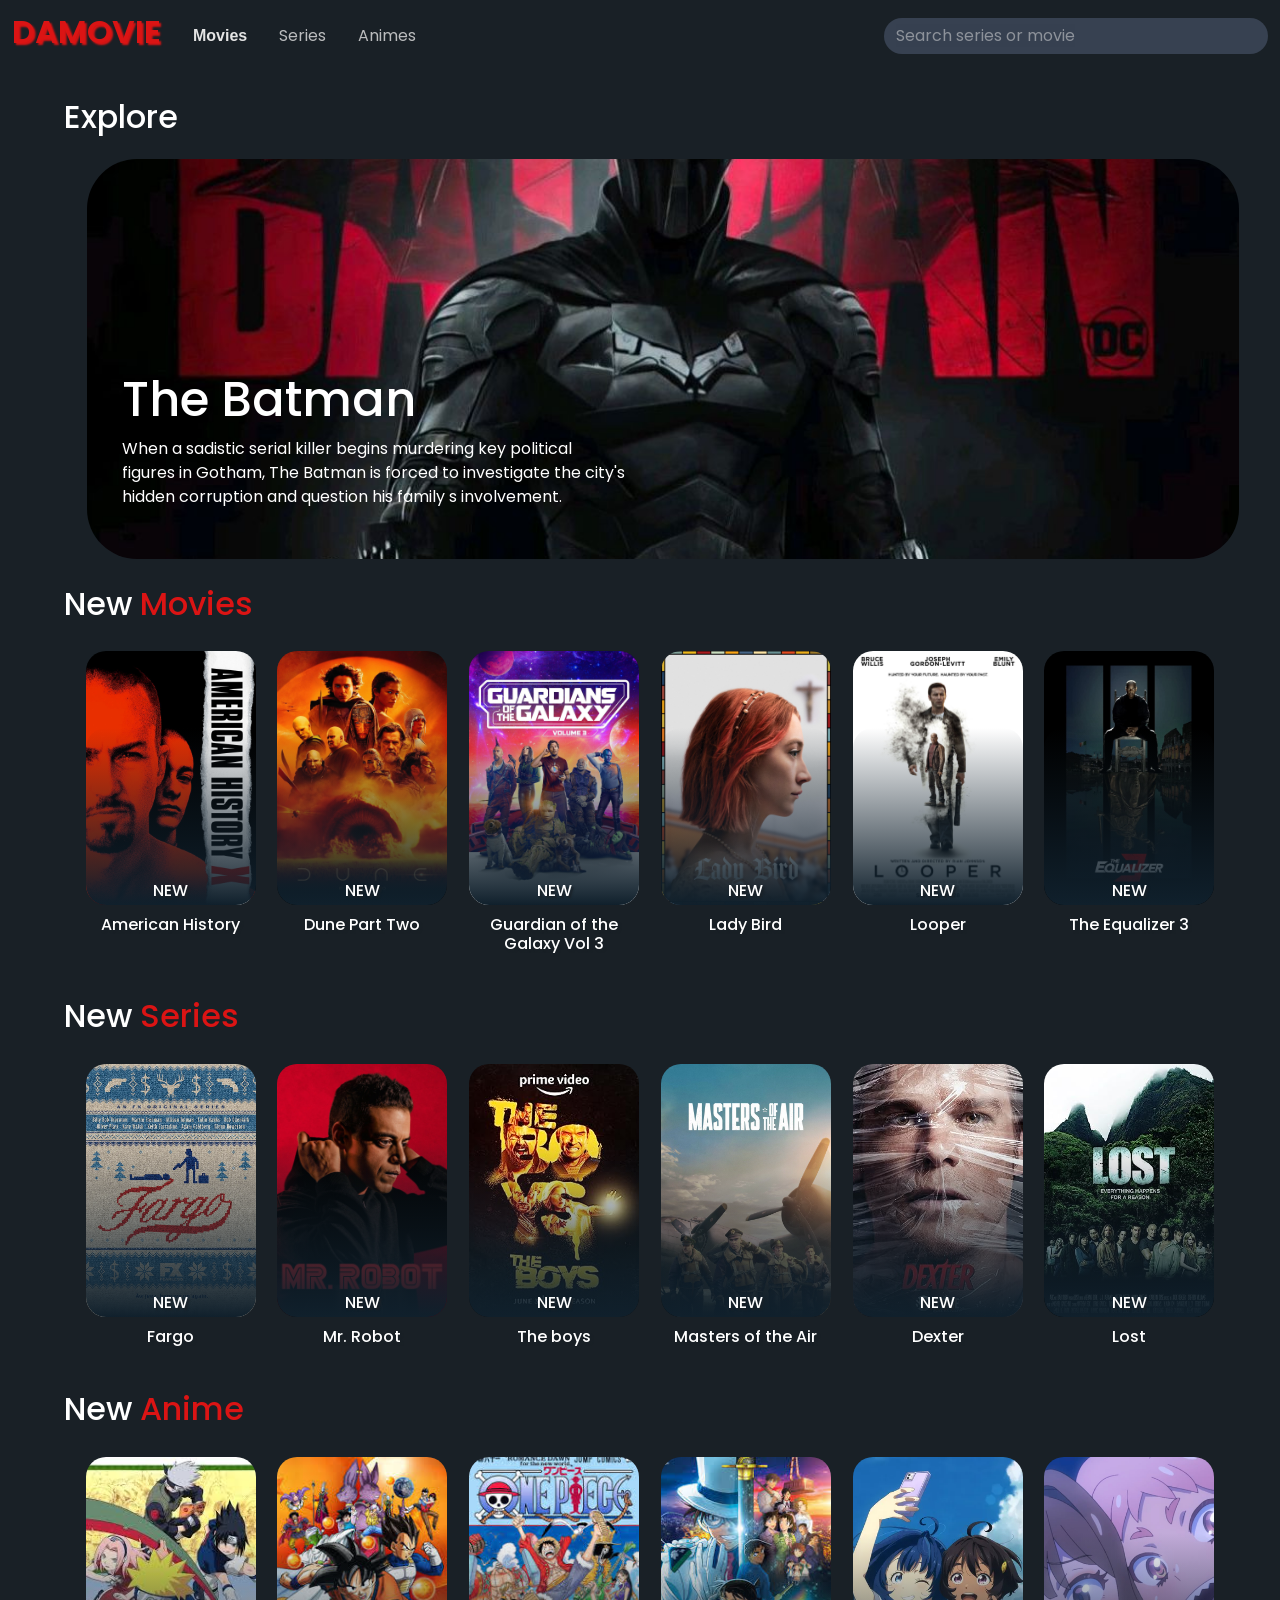
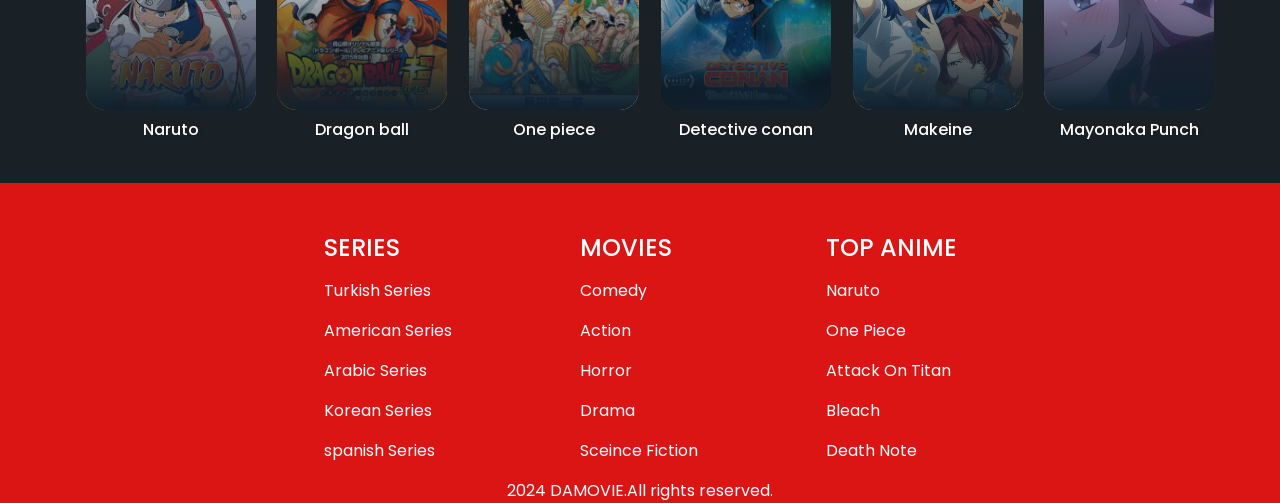
==== commit 6d0caf5b: "Finishes the content page" ====
--- a/index.html
+++ b/index.html
@@ -29,7 +29,7 @@
             <header>
             <nav class="navbar navbar-expand-lg ">
                 <div class="container-fluid">
-                    <a class="navbar-brand" href="#">
+                    <a class="navbar-brand" href="/">
                         <h2 class="logo">DAMOVIE</h2>
                     </a>
         
--- a/css/style.css
+++ b/css/style.css
@@ -346,10 +346,12 @@
 /* Movie hover */
 .movie-item:hover > .movie{
 
-    border: 1px #e4e4e4 solid;
-    box-shadow: 1px 2px 10px 5px #e4e4e4;
-    width: 172px;
-    bottom: 20px;
+    /* border: 1px #e4e4e4 solid; */
+    box-shadow: 1px 2px 10px 5px rgba(16, 32, 44);
+    /* width: 172px; */
+    /* bottom: 20px; */
+    opacity: 0.5;
+
     transition: linear 0.3s;
 }
 
@@ -539,6 +541,22 @@
     .explore-content p {
         font-size: 0.8rem;
     }
+    .content-container {
+        text-align: center;
+    }
+    .movie-detail-container {
+        flex-direction: column!important;
+        text-align: center;
+    }
+    .movie-detail-container .movie-container {
+        margin: auto!important;
+    }
+    .detail {
+        text-align: center;
+    }
+    .select-movie-dropdown {
+        margin: auto;
+    }
 }
 
 
@@ -575,7 +593,7 @@
 .movie-item:hover > .movie-detail a{
 width: 75%;
 height: 100%;
-font-size: 1rem;
+font-size: .8rem;
 
 }
 .movie-item:hover > .movie-detail a{
@@ -612,4 +630,104 @@
     z-index: 1;
     margin-right: 0;
     margin-left: 0;
+}
+
+
+
+
+
+
+
+
+/* Content page
+-------------------------------------------- */
+.content-container h2{
+    font-size: 1.3rem;
+}
+.content-container {
+    justify-content: center;
+}
+.embed-responsive {
+    position: relative;
+    overflow: hidden;
+    width: 100%;
+    padding-top: 56.25%; /* 16:9 Aspect Ratio (divide 9 by 16 = 0.5625) */
+  }
+  
+  /* Then style the iframe to fit in the container div with full height and width */
+  .embed-responsive-item{
+    position: absolute;
+    top: 0;
+    left: 0;
+    bottom: 0;
+    right: 0;
+    width: 100%;
+    height: 100%;
+  }
+  .content-container {
+    margin: auto 1.5rem;
+  }
+.popular-animes-container {
+    width: 100%;
+    margin: 0;
+    justify-content: space-around;
+}
+.content-container .movie-container {
+    margin: 0;
+}
+.content-container .movie {
+    width: 100%!important;
+    height: 80%;
+
+}
+.content-container {
+    width: 90vw;
+    margin: auto;
+}
+
+.content-container .movie-detail {
+    font-size: 0.5rem!important;
+}
+
+
+.movie-detail-container {
+    display: flex; 
+    flex-direction: row;
+}
+.movie-detail-container ul {
+    list-style: none;
+
+}
+.detail {
+    margin: 15px 0 0 0 ;
+}
+.detail ul li:nth-of-type(1n){
+    letter-spacing: 2px;
+    font-weight: 900;
+    font-style: bold;
+}
+.detail ul li:nth-of-type(2n) {
+    font-weight: 150;
+}
+.movie-detail-container .movie::after {
+ display: none;
+    
+}
+.popular-animes-container .movie-container {
+    min-width: 175px;
+}
+
+
+
+.navbar-collapse form {
+    min-width: 30vw;
+}
+.select-movie-dropdown {
+    width: 300px;
+    text-align: center;
+}
+.select-movie-dropdown * {
+    margin: 0;
+    padding: 0;
+    text-align: left;
 }
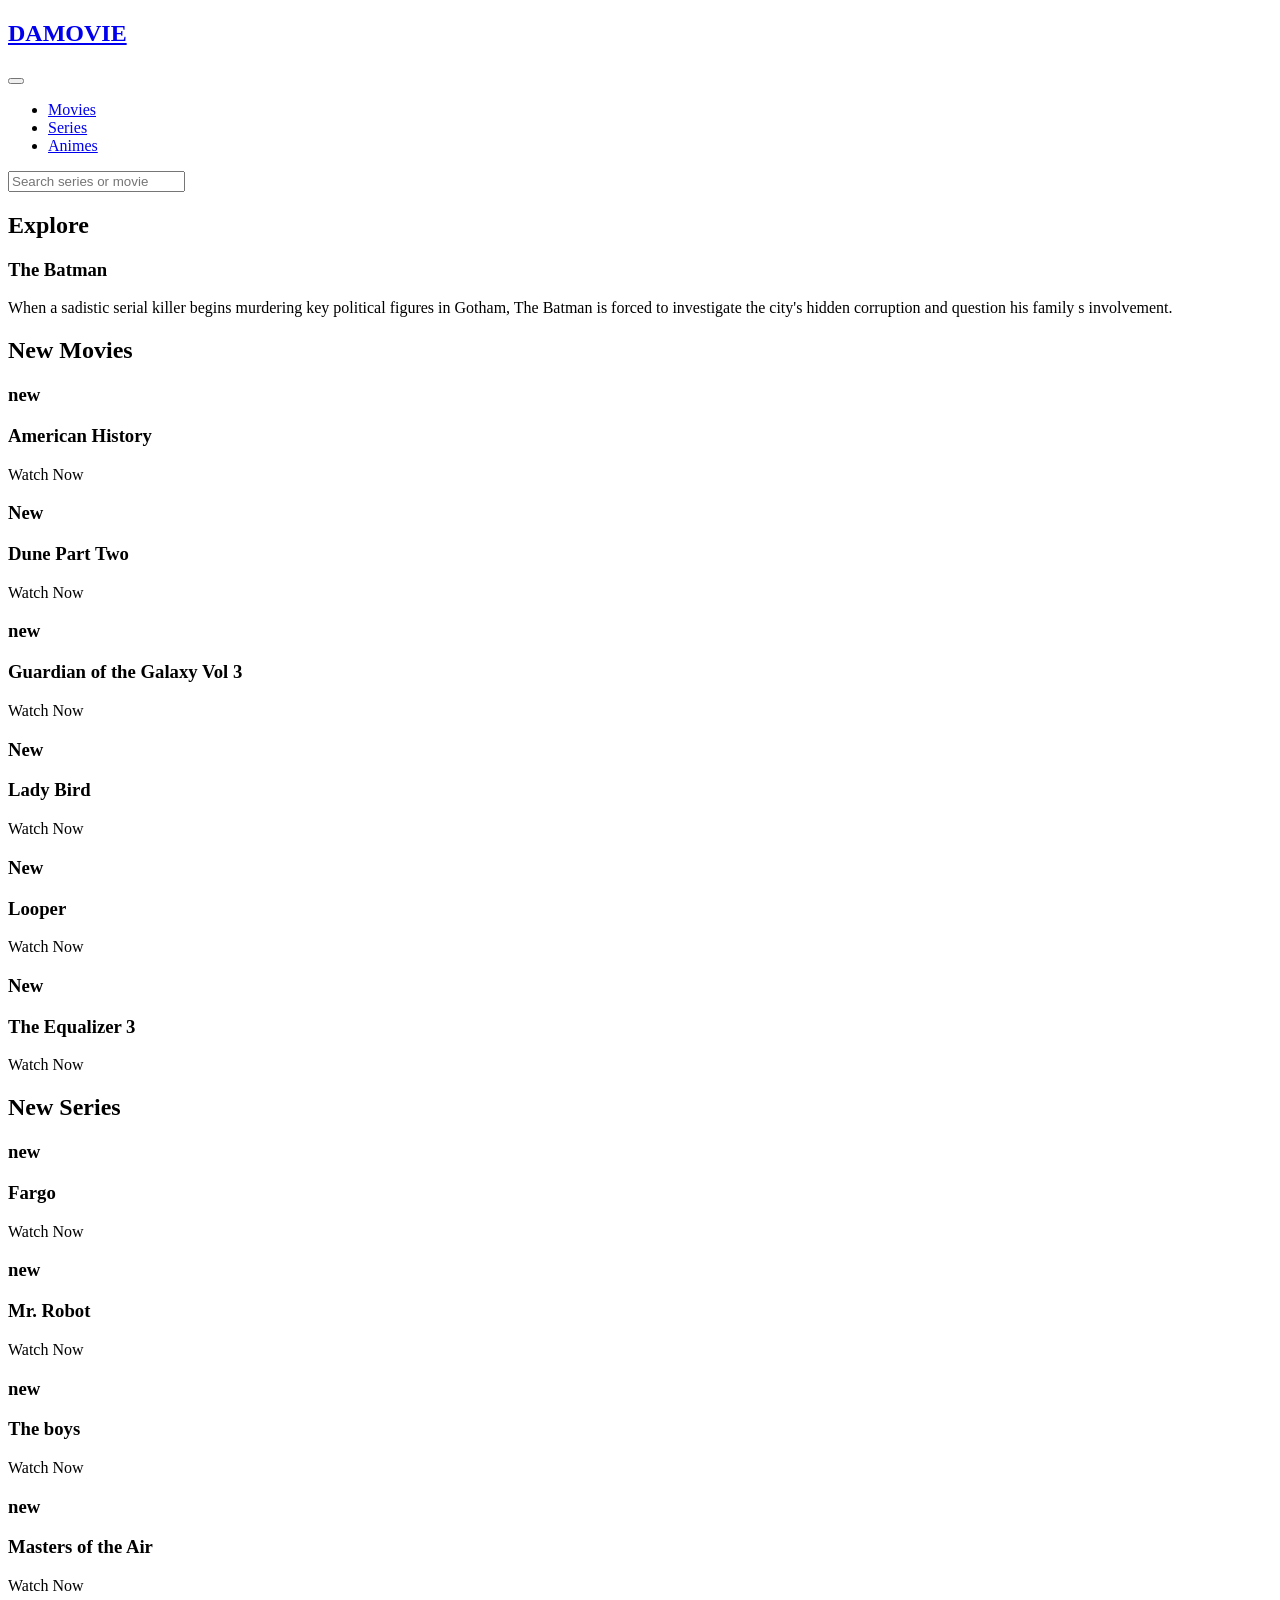
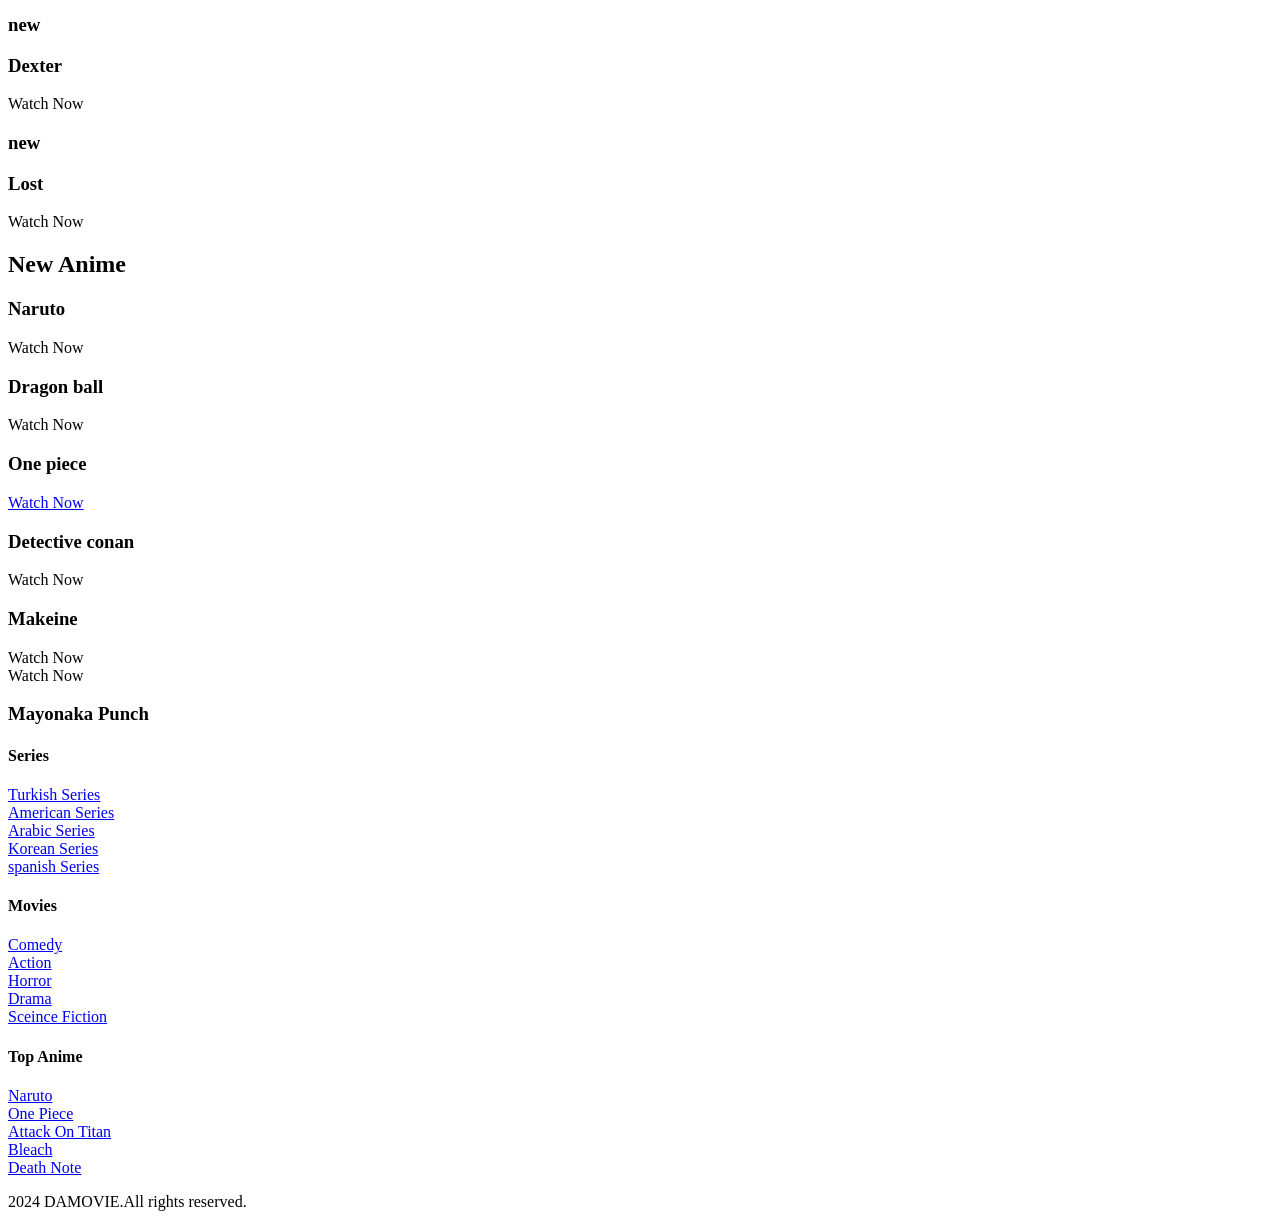
==== commit f578261b: "for deployemnt" ====
--- a/index.html
+++ b/index.html
@@ -3,16 +3,16 @@
 
 <head>
     <meta charset="UTF-8">
-    <script src="/js/all.min.js" defer></script>
-    <script src="/js/bootstrap.bundle.min.js" defer></script>
+    <script src="/damovie-project/js/all.min.js" defer></script>
+    <script src="/damovie-project/js/bootstrap.bundle.min.js" defer></script>
     <meta name="viewport" content="width=device-width, initial-scale=1.0">
-    <link rel="icon" type="image/png" href="/images/favicon.png">
-
-
-
-    <link rel="stylesheet" href="/css/bootstrap.min.css">
-    <link rel="stylesheet" href="/css/all.min.css">
-    <link rel="stylesheet" href="/css/style.css">
+    <link rel="icon" type="image/png" href="/damovie-project/images/favicon.png">
+
+
+
+    <link rel="stylesheet" href="/damovie-project/css/bootstrap.min.css">
+    <link rel="stylesheet" href="/damovie-project/css/all.min.css">
+    <link rel="stylesheet" href="/damovie-project/css/style.css">
 
 
 
@@ -29,7 +29,7 @@
             <header>
             <nav class="navbar navbar-expand-lg ">
                 <div class="container-fluid">
-                    <a class="navbar-brand" href="/">
+                    <a class="navbar-brand" href="/damovie-project/">
                         <h2 class="logo">DAMOVIE</h2>
                     </a>
         
@@ -42,13 +42,13 @@
         
                         <ul class="navbar-nav me-auto mb-2 mb-lg-0">
                             <li class="nav-item nav-itext-headm">
-                                <a class="nav-link p-lg-3 active" aria-current="page" href="/movies.html">Movies</a>
+                                <a class="nav-link p-lg-3 active" aria-current="page" href="/damovie-project/movies.html">Movies</a>
                             </li>
                             <li class="nav-item">
-                                <a class="nav-link p-lg-3" href="/series.html">Series</a>
+                                <a class="nav-link p-lg-3" href="/damovie-project/series.html">Series</a>
                             </li>
                             <li class="nav-item">
-                                <a class="nav-link p-lg-3" href="/anime.html">Animes</a>
+                                <a class="nav-link p-lg-3" href="/damovie-project/anime.html">Animes</a>
                             </li>
                         </ul>
                         <form class="d-flex " role="search">
@@ -268,7 +268,7 @@
                         </div>
                         <h3>One piece</h3>
                         <div class="movie-detail" >
-                            <a href="/content.html" class="watch-button" type="button"> Watch Now</a>
+                            <a href="/damovie-project/content.html" class="watch-button" type="button"> Watch Now</a>
                         </div>
                     </div>
                 </div>
